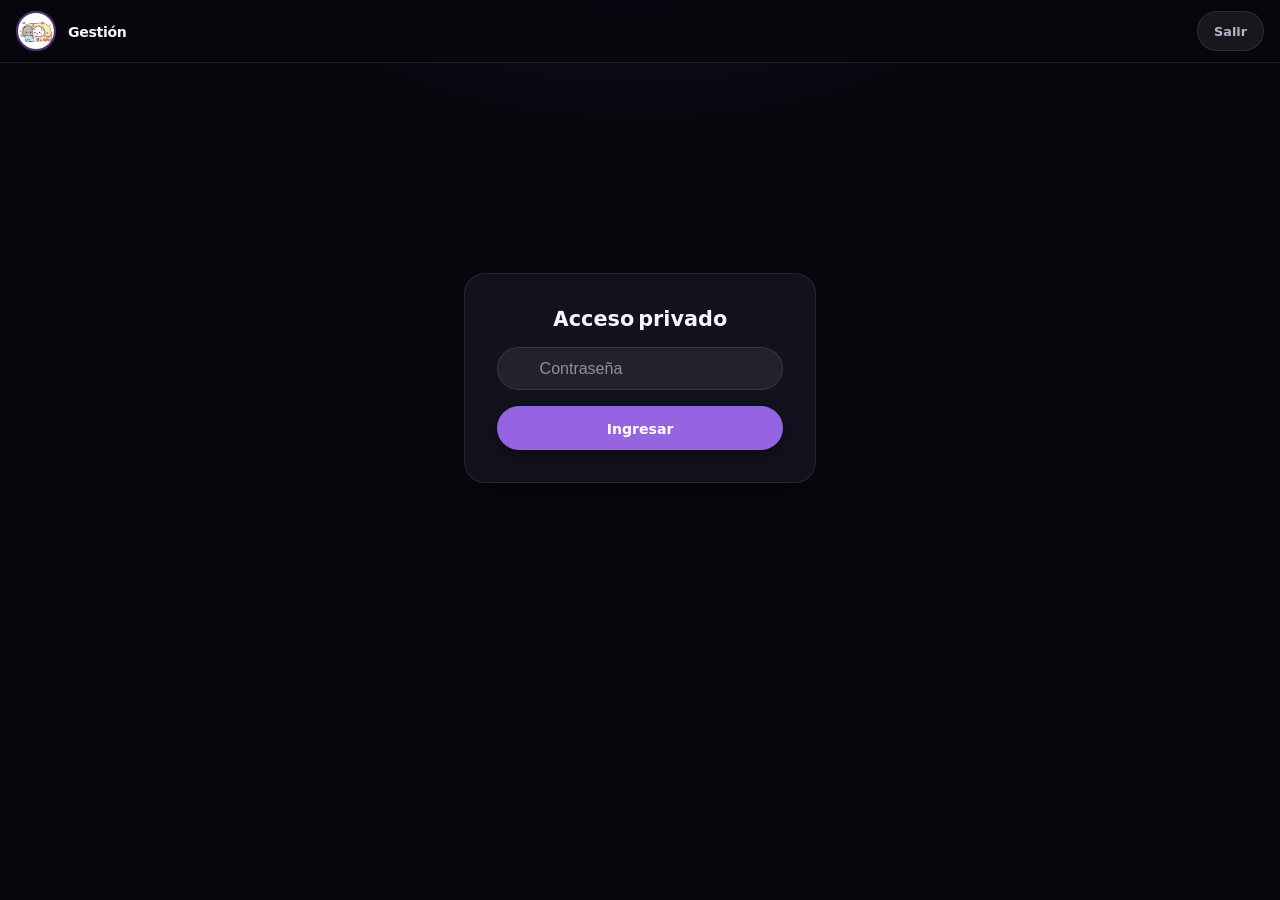
==== admin.html @ ba56e608 "MocchiStream - plataforma de streaming (PWA + Worker D1)" ====
<!DOCTYPE html>
<html lang="es">
<head>
  <meta charset="UTF-8" />
  <meta name="viewport" content="width=device-width, initial-scale=1.0, viewport-fit=cover" />
  <meta name="color-scheme" content="dark" />
  <meta name="theme-color" content="#0f0f1a" />
  <title>MocchiStream · Gestión</title>
  <link rel="stylesheet" href="css/style.css" />
</head>
<body>
  <div class="admin-page">

    <header class="site-header admin-header">
      <img src="icons/profile.png" alt="MocchiStream" class="logo" onerror="this.style.display='none'" />
      <span class="brand-tag">Gestión</span>
      <button onclick="logout()" class="btn btn-ghost btn-small">Salir</button>
    </header>

    <div id="loginScreen" class="login-screen">
      <div class="login-card">
        <h2 class="login-title">Acceso privado</h2>
        <input type="password" id="loginPassword" placeholder="Contraseña" class="input-glass w-full" autocomplete="new-password" />
        <button onclick="adminLoginCheck()" class="btn btn-neon w-full">Ingresar</button>
        <p id="loginErrorMsg" class="error-msg hidden">Contraseña incorrecta</p>
      </div>
    </div>

    <div id="adminContent" class="admin-content hidden animate-fade-in-up">

      <!-- ============ PANEL ============ -->
      <section id="view-panel" class="admin-view app-view">
        <div class="admin-glass-card">
          <h3 class="card-title">
            <svg class="t-purple" fill="none" stroke="currentColor" viewBox="0 0 24 24"><path stroke-linecap="round" stroke-linejoin="round" stroke-width="2" d="M3 13h8V3H3v10zm0 8h8v-6H3v6zm10 0h8V11h-8v10zm0-18v6h8V3h-8z"/></svg>
            Estado general
          </h3>
          <div class="stats-grid" id="statsGrid"></div>
        </div>

        <div class="admin-glass-card">
          <h3 class="card-title">
            <svg class="t-cyan" fill="none" stroke="currentColor" viewBox="0 0 24 24"><path stroke-linecap="round" stroke-linejoin="round" stroke-width="2" d="M4 4h5v5H4zM15 4h5v5h-5zM4 15h5v5H4zM15 15h5v5h-5z"/></svg>
            Caché del worker
          </h3>
          <p class="card-hint">La caché acelera la app pero guarda resultados viejos hasta 5 min (búsquedas) o 30 min (portada). Púrjala si editas algo y quieres verlo al instante.</p>
          <div id="cacheBox">
            <div class="cache-row"><span class="spinner"></span></div>
          </div>
        </div>

        <div class="admin-glass-card">
          <h3 class="card-title">
            <svg class="t-cyan" fill="none" stroke="currentColor" viewBox="0 0 24 24"><path stroke-linecap="round" stroke-linejoin="round" stroke-width="2" d="M13 10V3L4 14h7v7l9-11h-7z"/></svg>
            Accesos rápidos
          </h3>
          <div class="btn-row">
            <button class="btn btn-ghost" onclick="switchTab('catalog')">Editar metadatos</button>
            <button class="btn btn-ghost" onclick="switchTab('categories')">Mis categorías</button>
            <button class="btn btn-ghost" onclick="switchTab('registry')">Ver todo el registro</button>
            <a class="btn btn-ghost" href="https://mocchi-stream.pages.dev" target="_blank" rel="noopener">Abrir la app</a>
          </div>
        </div>
      </section>

      <!-- ============ CATALOGO ============ -->
      <section id="view-catalog" class="admin-view app-view hidden">
        <div class="admin-glass-card">
          <h3 class="card-title">
            <svg class="t-purple" fill="none" stroke="currentColor" viewBox="0 0 24 24"><path stroke-linecap="round" stroke-linejoin="round" stroke-width="2" d="M21 21l-6-6m2-5a7 7 0 11-14 0 7 7 0 0114 0z"/></svg>
            Gestionar metadatos
          </h3>
          <p class="card-hint">Busca una película o serie y edita su categoría, enlace de descarga o capítulos.</p>
          <input type="text" id="adminSearch" placeholder="Buscar película o serie..." class="input-glass w-full" autocomplete="off" data-lpignore="true" />
          <div class="search-chips" id="adminSourceChips">
            <button class="chip active" data-src="">Todas</button>
            <button class="chip" data-src="PelisplusHD">PelisplusHD</button>
            <button class="chip" data-src="Cuevana">Cuevana</button>
            <button class="chip" data-src="Cinecalidad">Cinecalidad</button>
          </div>
          <div id="searchResults" class="search-results"></div>
        </div>

        <section id="editForm" class="admin-glass-card edit-form hidden">
          <div class="edit-header">
            <h3 class="edit-title" id="editTitle">Editar metadatos</h3>
            <button onclick="closeEditForm()" class="btn btn-ghost btn-close" aria-label="Cerrar">&times;</button>
          </div>
          <div class="form-group">
            <label class="form-label">Categoría personalizada</label>
            <input type="text" id="editCategory" placeholder="Ej: Marvel, Kids, Terror..." class="input-glass w-full" autocomplete="off" />
          </div>
          <div class="form-group" id="editDownloadGroup">
            <label class="form-label">Enlace de descarga (URL)</label>
            <input type="text" id="editDownload" placeholder="https://mega.nz/... o https://...directa.mp4" class="input-glass w-full" autocomplete="off" />
          </div>
          <div class="btn-row">
            <button onclick="saveMetadata()" class="btn btn-neon">Guardar metadatos</button>
            <button onclick="deleteMetadata()" class="btn btn-danger">Eliminar metadatos</button>
          </div>
          <p class="form-note">Los campos vacíos se guardarán como <span class="note-highlight">null</span> (se usará el valor por defecto de la fuente).</p>
        </section>

        <section id="episodesSection" class="admin-glass-card edit-form hidden">
          <div class="edit-header">
            <h3 class="edit-title">
              <svg class="t-cyan" fill="none" stroke="currentColor" viewBox="0 0 24 24"><path stroke-linecap="round" stroke-linejoin="round" stroke-width="2" d="M4 6h16M4 12h16M4 18h10"/></svg>
              Enlaces de descarga por capítulo
            </h3>
            <button onclick="closeEditForm()" class="btn btn-ghost btn-close" aria-label="Cerrar">&times;</button>
          </div>
          <div id="episodesList"></div>
        </section>
      </section>

      <!-- ============ CATEGORIAS ============ -->
      <section id="view-categories" class="admin-view app-view hidden">
        <div class="admin-glass-card">
          <h3 class="card-title">
            <svg class="t-cyan" fill="none" stroke="currentColor" viewBox="0 0 24 24"><path stroke-linecap="round" stroke-linejoin="round" stroke-width="2" d="M4 6h16M4 12h16M4 18h10"/></svg>
            Mis categorías
          </h3>
          <p class="card-hint">Colecciones personalizadas. Puedes renombrarlas, mover títulos entre ellas o quitarlos.</p>
          <div id="categoriesList"></div>
        </div>
      </section>

      <!-- ============ REGISTRO ============ -->
      <section id="view-registry" class="admin-view app-view hidden">
        <div class="admin-glass-card">
          <h3 class="card-title">
            <svg class="t-purple" fill="none" stroke="currentColor" viewBox="0 0 24 24"><path stroke-linecap="round" stroke-linejoin="round" stroke-width="2" d="M9 12h6m-6 4h6m2 5H7a2 2 0 01-2-2V5a2 2 0 012-2h5.6a2 2 0 011.4.6l4 4a2 2 0 01.6 1.4V19a2 2 0 01-2 2z"/></svg>
            Registro completo
          </h3>
          <p class="card-hint">Todos los títulos con metadatos personalizados en la base de datos.</p>
          <input type="text" id="registryFilter" placeholder="Filtrar por título o categoría..." class="input-glass w-full" autocomplete="off" data-lpignore="true" />
          <div id="registryList" class="registry-list"></div>
        </div>
      </section>

      <!-- ============ PERFIL ============ -->
      <section id="view-profile" class="admin-view app-view hidden">
        <div class="admin-glass-card">
          <h3 class="card-title">
            <svg class="t-cyan" fill="none" stroke="currentColor" viewBox="0 0 24 24"><path stroke-linecap="round" stroke-linejoin="round" stroke-width="2" d="M16 7a4 4 0 11-8 0 4 4 0 018 0zM12 14a7 7 0 00-7 7h14a7 7 0 00-7-7z"/></svg>
            Avatar
          </h3>
          <div class="avatar-row">
            <img id="adminAvatarPreview" class="avatar-preview" src="" alt="Avatar" />
            <div class="avatar-controls">
              <input type="text" id="avatarUrlInput" placeholder="URL del avatar" class="input-glass w-full" autocomplete="off" />
              <div class="btn-row">
                <button onclick="saveAvatar()" class="btn btn-neon btn-small">Guardar avatar</button>
                <button onclick="deleteAvatar()" class="btn btn-danger btn-small">Eliminar</button>
              </div>
            </div>
          </div>
        </div>
      </section>
    </div>

    <nav class="bottom-nav hidden" id="adminNav">
      <button class="nav-item active" data-view="panel" aria-label="Panel">
        <span class="nav-ico"><svg fill="none" stroke="currentColor" viewBox="0 0 24 24"><path stroke-linecap="round" stroke-linejoin="round" stroke-width="2" d="M3 13h8V3H3v10zm0 8h8v-6H3v6zm10 0h8V11h-8v10zm0-18v6h8V3h-8z"/></svg></span>
        <span>Panel</span>
      </button>
      <button class="nav-item" data-view="catalog" aria-label="Catálogo">
        <span class="nav-ico"><svg fill="none" stroke="currentColor" viewBox="0 0 24 24"><path stroke-linecap="round" stroke-linejoin="round" stroke-width="2" d="M21 21l-6-6m2-5a7 7 0 11-14 0 7 7 0 0114 0z"/></svg></span>
        <span>Catálogo</span>
      </button>
      <button class="nav-item" data-view="categories" aria-label="Categorías">
        <span class="nav-ico"><svg fill="none" stroke="currentColor" viewBox="0 0 24 24"><path stroke-linecap="round" stroke-linejoin="round" stroke-width="2" d="M4 5h7v7H4zM13 5h7v4h-7zM4 16h7v3H4zM13 12h7v7h-7z"/></svg></span>
        <span>Categorías</span>
      </button>
      <button class="nav-item" data-view="registry" aria-label="Registro">
        <span class="nav-ico"><svg fill="none" stroke="currentColor" viewBox="0 0 24 24"><path stroke-linecap="round" stroke-linejoin="round" stroke-width="2" d="M9 12h6m-6 4h6m2 5H7a2 2 0 01-2-2V5a2 2 0 012-2h5.6a2 2 0 011.4.6l4 4a2 2 0 01.6 1.4V19a2 2 0 01-2 2z"/></svg></span>
        <span>Registro</span>
      </button>
      <button class="nav-item" data-view="profile" aria-label="Perfil">
        <span class="nav-ico"><svg fill="none" stroke="currentColor" viewBox="0 0 24 24"><path stroke-linecap="round" stroke-linejoin="round" stroke-width="2" d="M16 7a4 4 0 11-8 0 4 4 0 018 0zM12 14a7 7 0 00-7 7h14a7 7 0 00-7-7z"/></svg></span>
        <span>Perfil</span>
      </button>
    </nav>
  </div>

  <div id="toast" class="toast hidden"></div>

  <script type="module" src="js/admin.js"></script>
</body>
</html>
---- css/style.css ----
@font-face {
  font-family: 'Inter';
  font-style: normal;
  font-weight: 100 900;
  font-display: swap;
  src: url('fonts/inter-var.woff2') format('woff2');
}

/* ============ DESIGN TOKENS (Apple HIG, dark primary) ============ */
:root {
  /* surfaces */
  --bg: #07070d;
  --bg-elev: #0e0e18;
  --surface: #12121e;
  --fill: rgba(255, 255, 255, 0.07);
  --fill-strong: rgba(255, 255, 255, 0.13);
  --separator: rgba(255, 255, 255, 0.09);
  --separator-strong: rgba(255, 255, 255, 0.18);

  /* labels (contraste >= 4.5:1 sobre --bg) */
  --label-1: #f5f5fa;
  --label-2: #b6b6c8;
  --label-3: #8f8fa6;

  /* accent (mora Mocchi, OKLCH 0.615/0.185/300) */
  --violet: #9764e1;
  --violet-rgb: 151, 100, 225;
  --violet-soft: #b897f0;
  --cyan: #22d3ee;
  --grad: linear-gradient(135deg, #9764e1 0%, #6f5be8 55%, #22d3ee 120%);

  /* semantic */
  --danger: #f87171;
  --success: #34d399;
  --amber: #fbbf24;

  /* type scale */
  --text-xs: 0.72rem;
  --text-sm: 0.8rem;
  --text-base: 0.88rem;
  --text-lg: 1.05rem;
  --text-xl: 1.3rem;
  --text-2xl: 1.7rem;
  --tracking-tight: -0.022em;

  /* spacing */
  --sp-1: 0.25rem; --sp-2: 0.5rem; --sp-3: 0.75rem;
  --sp-4: 1rem; --sp-5: 1.25rem; --sp-6: 1.5rem;

  /* radii */
  --radius-sm: 0.5rem;
  --radius: 0.9rem;
  --radius-lg: 1.3rem;
  --radius-full: 999px;

  /* motion */
  --dur: 0.22s;
  --dur-slow: 0.35s;

  /* touch target minimo 44px */
  --hit: 2.75rem;

  /* shadows (restraint: sin glow en hover) */
  --shadow: 0 8px 30px rgba(0, 0, 0, 0.45);
  --shadow-sm: 0 4px 14px rgba(0, 0, 0, 0.35);
}

* { margin: 0; padding: 0; box-sizing: border-box; }
html { scroll-behavior: smooth; -webkit-text-size-adjust: 100%; }
body {
  font-family: 'Inter', system-ui, -apple-system, sans-serif;
  background: var(--bg);
  color: var(--label-1);
  min-height: 100dvh;
  overflow-x: hidden;
  overscroll-behavior-y: none;
  -webkit-font-smoothing: antialiased;
  -webkit-tap-highlight-color: transparent;
}
button, a { touch-action: manipulation; }
body::before {
  content: '';
  position: fixed;
  inset: 0;
  z-index: -1;
  background:
    radial-gradient(55% 40% at 50% -8%, rgba(var(--violet-rgb), 0.09), transparent 62%);
  pointer-events: none;
}
::selection { background: rgba(var(--violet-rgb), 0.45); }
::-webkit-scrollbar { width: 10px; height: 10px; }
::-webkit-scrollbar-track { background: transparent; }
::-webkit-scrollbar-thumb { background: rgba(255, 255, 255, 0.14); border-radius: 8px; }
::-webkit-scrollbar-thumb:hover { background: rgba(var(--violet-rgb), 0.5); }
:focus-visible { outline: 2px solid var(--violet); outline-offset: 2px; border-radius: 6px; }

img { max-width: 100%; display: block; }
button { font-family: inherit; }
.hidden { display: none !important; }
.w-full { width: 100%; }

/* ============ HEADER (functional layer: glass) ============ */
.site-header {
  position: sticky;
  top: 0;
  z-index: 100;
  display: flex;
  align-items: center;
  gap: var(--sp-3);
  padding: 0.6rem max(1rem, env(safe-area-inset-left));
  padding-right: max(1rem, env(safe-area-inset-right));
  background: rgba(7, 7, 13, 0.72);
  -webkit-backdrop-filter: blur(22px);
  backdrop-filter: blur(22px);
  border-bottom: 1px solid var(--separator);
}
.logo {
  width: 2.5rem; height: 2.5rem;
  object-fit: cover;
  border-radius: var(--radius-full);
  border: 2px solid rgba(var(--violet-rgb), 0.5);
  flex-shrink: 0;
  cursor: pointer;
}
.brand-tag { font-size: var(--text-base); font-weight: 800; letter-spacing: var(--tracking-tight); margin-right: auto; }
.search-icon {
  position: absolute; left: 0.9rem; width: 1.15rem; height: 1.15rem;
  color: var(--label-3); pointer-events: none;
}
.input-glass {
  width: 100%;
  padding: 0.72rem 3rem 0.72rem 2.6rem;
  font-size: 16px;
  color: var(--label-1);
  background: var(--fill);
  border: 1px solid var(--separator);
  border-radius: var(--radius-full);
  outline: none;
  transition: border-color var(--dur) ease, box-shadow var(--dur) ease, background var(--dur) ease;
}
.input-glass::placeholder { color: var(--label-3); }
.input-glass:focus {
  border-color: rgba(var(--violet-rgb), 0.55);
  background: rgba(255, 255, 255, 0.08);
  box-shadow: 0 0 0 3px rgba(var(--violet-rgb), 0.18);
}
.avatar {
  width: 2.5rem; height: 2.5rem;
  object-fit: cover;
  border-radius: var(--radius-full);
  border: 2px solid rgba(var(--violet-rgb), 0.5);
  cursor: pointer;
  flex-shrink: 0;
  transition: transform var(--dur) ease, box-shadow var(--dur) ease;
}
.avatar:hover { transform: scale(1.05); }

/* ============ CHIPS ============ */
.chip {
  flex-shrink: 0;
  min-height: var(--hit);
  padding: 0.55rem 1.1rem;
  font-size: var(--text-sm); font-weight: 600;
  color: var(--label-2);
  background: var(--fill);
  border: 1px solid var(--separator);
  border-radius: var(--radius-full);
  cursor: pointer;
  user-select: none;
  display: inline-flex;
  align-items: center;
  transition: color var(--dur) ease, background var(--dur) ease, border-color var(--dur) ease;
}
.chip:hover { color: var(--label-1); border-color: var(--separator-strong); }
.chip:active { transform: scale(0.97); }
.chip.active {
  color: #fff;
  background: var(--violet);
  border-color: transparent;
}

/* ============ MAIN ============ */
.section-head {
  display: flex;
  align-items: center;
  gap: var(--sp-3);
  margin: 1.3rem 0 0.8rem;
}
.section-title {
  font-size: var(--text-lg); font-weight: 800;
  letter-spacing: var(--tracking-tight);
  flex: 1;
}
.section-title::before {
  content: '';
  display: inline-block;
  width: 0.35rem; height: 1.05rem;
  margin-right: 0.6rem;
  border-radius: 3px;
  background: var(--violet);
  vertical-align: -0.15rem;
}
.sec-arrows { display: flex; gap: 0.4rem; }
.sec-arrow {
  width: var(--hit); height: var(--hit);
  display: flex; align-items: center; justify-content: center;
  background: var(--fill);
  border: 1px solid var(--separator);
  border-radius: var(--radius-full);
  color: var(--label-2);
  cursor: pointer;
  transition: background var(--dur) ease, color var(--dur) ease, border-color var(--dur) ease;
}
.sec-arrow:hover { color: #fff; background: rgba(var(--violet-rgb), 0.22); border-color: rgba(var(--violet-rgb), 0.45); }
.sec-arrow:active { transform: scale(0.95); }
.sec-arrow svg { width: 1rem; height: 1rem; }
.sec-arrow.next svg { transform: rotate(180deg); }

.grid-horizontal {
  display: flex;
  gap: 0.85rem;
  overflow-x: auto;
  -webkit-overflow-scrolling: touch;
  scroll-snap-type: x proximity;
  padding: 0.25rem 0.25rem 0.9rem;
  scrollbar-width: none;
}
.grid-horizontal::-webkit-scrollbar { display: none; }

.video-grid {
  display: grid;
  grid-template-columns: repeat(auto-fill, minmax(10.5rem, 1fr));
  gap: var(--sp-4);
  padding-top: 0.4rem;
}

/* ============ CARDS ============ */
.video-card {
  position: relative;
  flex-shrink: 0;
  width: 10.5rem;
  aspect-ratio: 2 / 3;
  border-radius: var(--radius);
  overflow: hidden;
  cursor: pointer;
  background: var(--bg-elev);
  scroll-snap-align: start;
  transition: transform var(--dur) ease, box-shadow var(--dur) ease;
}
.video-grid .video-card { width: auto; }
.video-card img {
  width: 100%; height: 100%;
  object-fit: cover;
  transition: transform var(--dur-slow) ease;
}
.video-card::after {
  content: '';
  position: absolute; inset: 0;
  background: linear-gradient(to top, rgba(4, 4, 10, 0.85) 0%, transparent 45%);
  opacity: 0.85;
  transition: opacity 0.25s ease;
}
.video-card:hover { transform: translateY(-3px); box-shadow: var(--shadow); z-index: 2; }
.video-card:hover img { transform: scale(1.06); }
.video-card:hover::after { opacity: 0.95; }
.video-card:active { transform: scale(0.97); }

.hover-play { display: none; }
.title-overlay {
  position: absolute;
  left: 0; right: 0; bottom: 0;
  z-index: 3;
  padding: 0.55rem 0.65rem;
  font-size: var(--text-sm); font-weight: 600;
  line-height: 1.3;
  color: var(--label-1);
  display: -webkit-box;
  -webkit-line-clamp: 2;
  -webkit-box-orient: vertical;
  overflow: hidden;
  text-shadow: 0 1px 6px rgba(0, 0, 0, 0.8);
}
.cat-badge {
  position: absolute;
  top: 0.5rem; left: 0.5rem;
  z-index: 3;
  padding: 0.18rem 0.55rem;
  font-size: 0.6rem; font-weight: 700;
  letter-spacing: 0.04em;
  text-transform: uppercase;
  color: #fff;
  background: rgba(10, 10, 18, 0.72);
  border: 1px solid rgba(255, 255, 255, 0.14);
  border-radius: var(--radius-full);
}
.src-badge {
  position: absolute;
  bottom: 0.45rem; right: 0.45rem;
  z-index: 3;
  padding: 0.16rem 0.5rem;
  font-size: 0.58rem; font-weight: 700;
  color: #fff;
  border-radius: var(--radius-full);
  letter-spacing: 0.02em;
}
.src-badge.sb-cuevana { background: rgba(251, 191, 36, 0.9); color: #331d02; }
.src-badge.sb-pelisplushd { background: rgba(var(--violet-rgb), 0.9); color: #150a2e; }
.src-badge.sb-cinecalidad { background: rgba(45, 212, 191, 0.9); color: #04211d; }
.src-badge.sb-mix {
  background: linear-gradient(90deg, rgba(var(--violet-rgb), 0.95), rgba(251, 191, 36, 0.95));
  color: #fff;
}

.card-progress {
  position: absolute; left: 0; right: 0; bottom: 0;
  height: 3px; z-index: 4;
  background: rgba(255, 255, 255, 0.18);
}
.card-progress i {
  display: block; height: 100%;
  background: linear-gradient(90deg, var(--violet), var(--cyan));
  border-radius: 0 2px 2px 0;
}

/* ============ SKELETON ============ */
.skeleton {
  background: linear-gradient(100deg, rgba(255,255,255,0.045) 40%, rgba(255,255,255,0.10) 50%, rgba(255,255,255,0.045) 60%);
  background-size: 200% 100%;
  animation: shimmer 1.4s infinite linear;
  border-radius: var(--radius);
}
.skeleton-card {
  width: 10.5rem;
  aspect-ratio: 2 / 3;
  flex-shrink: 0;
}
.video-grid .skeleton-card { width: auto; }
.skeleton-line { height: 1rem; border-radius: 6px; margin-top: 0.6rem; }
.skeleton-section {
  margin: 1.6rem 0 0.85rem;
  display: flex;
  gap: 0.85rem;
  overflow: hidden;
  padding-bottom: 0.9rem;
}

/* ============ STATUS / HINTS ============ */
.status-msg, .hint, .empty-msg {
  text-align: center;
  padding: 1.6rem 1rem;
  color: var(--label-3);
  font-size: var(--text-base);
}
.hint { display: flex; align-items: center; justify-content: center; gap: 0.6rem; }
.error { text-align: center; padding: 1.5rem 1rem; color: var(--danger); font-size: var(--text-base); }
.spinner {
  width: 1.1rem; height: 1.1rem;
  border: 2px solid rgba(255, 255, 255, 0.18);
  border-top-color: var(--violet);
  border-radius: 50%;
  display: inline-block;
  animation: spin 0.7s linear infinite;
}

/* ============ FOOTER ============ */
.site-footer {
  display: flex;
  flex-wrap: wrap;
  align-items: center;
  justify-content: center;
  gap: 0.4rem;
  padding: 2rem 1rem calc(6.2rem + env(safe-area-inset-bottom));
  font-size: var(--text-sm);
  color: var(--label-3);
  border-top: 1px solid var(--separator);
  text-align: center;
}
.site-footer a {
  color: var(--violet-soft);
  font-weight: 600;
  text-decoration: none;
  border-bottom: 1px solid rgba(var(--violet-rgb), 0.4);
}
.site-footer a:hover { color: var(--cyan); }
/* ============ FULL PLAYER ============ */
.fullscreen-player {
  position: fixed; inset: 0;
  z-index: 300;
  background: #000;
  display: flex;
  flex-direction: column;
}
.player-header {
  display: flex;
  align-items: center;
  gap: 1rem;
  padding: 0.8rem 1rem;
  background: rgba(7, 7, 13, 0.85);
  -webkit-backdrop-filter: blur(16px);
  backdrop-filter: blur(16px);
  border-bottom: 1px solid var(--separator);
  z-index: 2;
}
.player-close {
  width: var(--hit); height: var(--hit);
  display: flex; align-items: center; justify-content: center;
  background: var(--fill);
  border: 1px solid var(--separator);
  border-radius: var(--radius-full);
  color: var(--label-1);
  cursor: pointer;
  transition: background var(--dur) ease;
  flex-shrink: 0;
}
.player-close:hover { background: rgba(248, 113, 113, 0.25); }
.player-close svg { width: 1.1rem; height: 1.1rem; }
.player-info { min-width: 0; }
.player-info h2 {
  font-size: 0.98rem; font-weight: 700;
  white-space: nowrap; overflow: hidden; text-overflow: ellipsis;
}
.player-info p { font-size: 0.75rem; color: var(--label-3); }
.player-stage { flex: 1; position: relative; background: #000; min-height: 0; }
.player-video { position: absolute; inset: 0; width: 100%; height: 100%; object-fit: contain; }
.video-overlay {
  position: absolute; inset: 0;
  display: flex; align-items: center; justify-content: center;
  background: rgba(0, 0, 0, 0.35);
  transition: opacity 0.25s ease;
  z-index: 1;
}
.video-overlay.hide-overlay { opacity: 0; pointer-events: none; }
.overlay-play {
  width: 4.5rem; height: 4.5rem;
  border-radius: var(--radius-full);
  border: none;
  background: rgba(var(--violet-rgb), 0.92);
  color: #fff;
  display: flex; align-items: center; justify-content: center;
  cursor: pointer;
  box-shadow: var(--shadow);
}
.overlay-play svg { width: 2rem; height: 2rem; }
.overlay-play:active { transform: scale(0.94); }
.player-controls {
  position: absolute; left: 0; right: 0; bottom: 0;
  padding: 1rem 0.85rem calc(0.6rem + env(safe-area-inset-bottom));
  background: linear-gradient(transparent, rgba(0, 0, 0, 0.82));
  display: flex; flex-direction: column; gap: 0.35rem;
  opacity: 0; pointer-events: none;
  transition: opacity 0.25s ease;
  z-index: 2;
}
.player-stage.controls-on .player-controls { opacity: 1; pointer-events: auto; }
.ctrl-seek { width: 100%; accent-color: var(--violet); height: 1.6rem; cursor: pointer; }
.ctrl-row { display: flex; align-items: center; gap: 0.5rem; color: #fff; }
.ctrl-btn {
  background: none; border: none; color: #fff;
  width: 2.75rem; height: 2.75rem;
  display: flex; align-items: center; justify-content: center;
  border-radius: var(--radius-full);
  cursor: pointer;
}
.ctrl-btn svg { width: 1.35rem; height: 1.35rem; }
.ctrl-btn:active { background: rgba(255, 255, 255, 0.15); }
.ctrl-time { font-size: 0.75rem; color: var(--label-3); margin-left: auto; font-variant-numeric: tabular-nums; }
@media (max-width: 360px) {
  .ctrl-btn { width: 2.4rem; height: 2.4rem; }
  .ctrl-row { gap: 0.3rem; }
}
.tag-fast {
  background: rgba(34, 211, 238, 0.14);
  color: var(--cyan);
  border-radius: var(--radius-full);
  padding: 0.05rem 0.45rem;
  font-size: 0.65rem;
  font-weight: 600;
  white-space: nowrap;
}
.player-iframe-container { flex: 1; position: relative; }
.player-iframe { position: absolute; inset: 0; width: 100%; height: 100%; border: none; }
.player-buffering {
  position: absolute; inset: 0;
  display: flex; align-items: center; justify-content: center;
  background: rgba(0, 0, 0, 0.45);
  z-index: 3;
  pointer-events: none;
}
.player-buffering .spinner { width: 2.4rem; height: 2.4rem; border-width: 3px; }
.ended-box {
  position: absolute; inset: 0;
  display: flex; flex-direction: column;
  align-items: center; justify-content: center;
  gap: 1rem;
  background: rgba(0, 0, 0, 0.72);
  z-index: 4;
}
.ended-title {
  color: var(--label-1);
  font-size: var(--text-lg);
  font-weight: 800;
  letter-spacing: var(--tracking-tight);
}
.ended-actions { display: flex; gap: 0.7rem; }
.ended-box .btn { min-height: var(--hit); }

/* ============ PLAYER SETTINGS PANEL ============ */
.settings-panel {
  position: absolute; left: 0; right: 0; bottom: 0;
  background: rgba(7, 7, 13, 0.96);
  -webkit-backdrop-filter: blur(20px);
  backdrop-filter: blur(20px);
  border-top: 1px solid var(--separator);
  border-radius: 1rem 1rem 0 0;
  padding: 0.6rem 1rem calc(1rem + env(safe-area-inset-bottom));
  max-height: 55vh;
  overflow-y: auto;
  z-index: 10;
  transform: translateY(0);
  transition: transform 0.25s ease, opacity 0.25s ease;
}
.settings-panel.hidden { display: none; }
.settings-panel.slide-down { transform: translateY(100%); opacity: 0; }
.settings-handle {
  width: 2rem; height: 0.25rem;
  background: rgba(255, 255, 255, 0.2);
  border-radius: 2px;
  margin: 0 auto 0.7rem;
}
.settings-section { margin-bottom: 0.8rem; }
.settings-section:last-child { margin-bottom: 0; }
.settings-section-title {
  font-size: 0.7rem;
  font-weight: 600;
  text-transform: uppercase;
  letter-spacing: 0.05em;
  color: var(--label-3);
  margin: 0 0 0.35rem 0.2rem;
}
.settings-list { display: flex; flex-direction: column; gap: 0.15rem; }
.settings-item {
  display: flex; align-items: center; gap: 0.65rem;
  padding: 0.55rem 0.65rem;
  border: none; background: none; color: var(--label-1);
  font-size: 0.85rem; font-family: inherit; width: 100%;
  border-radius: 0.5rem; cursor: pointer; text-align: left;
  transition: background 0.15s ease;
}
.settings-item:active { background: rgba(255, 255, 255, 0.08); }
.settings-item.active { background: rgba(var(--violet-rgb), 0.15); color: var(--violet); }
.settings-item-label { flex: 1; min-width: 0; }
.settings-item-check {
  width: 1.1rem; height: 1.1rem; flex-shrink: 0;
  color: var(--violet); opacity: 0; transition: opacity 0.15s ease;
}
.settings-item.active .settings-item-check { opacity: 1; }

/* ============ PULL-TO-REFRESH ============ */
.ptr-indicator {
  position: fixed;
  top: 0; left: 0; right: 0;
  z-index: 250;
  display: flex;
  align-items: center;
  justify-content: center;
  padding-top: 0.9rem;
  color: var(--label-2);
  pointer-events: none;
  transition: opacity var(--dur) ease, transform var(--dur) ease;
}
.ptr-arrow {
  width: 2rem; height: 2rem;
  display: flex; align-items: center; justify-content: center;
  background: var(--surface);
  border: 1px solid var(--separator);
  border-radius: var(--radius-full);
  font-size: 1rem;
  color: var(--label-1);
  transition: transform 0.15s ease;
}
@media (min-width: 768px) {
  .ptr-indicator { top: auto; bottom: 1rem; }
}

/* ============ MODAL ============ */
.modal-overlay {
  position: fixed; inset: 0;
  z-index: 200;
  display: flex;
  align-items: center;
  justify-content: center;
  padding: 1rem;
  background: rgba(4, 4, 10, 0.72);
  -webkit-backdrop-filter: blur(14px);
  backdrop-filter: blur(14px);
  animation: fadeIn var(--dur) ease;
}
.modal-card {
  width: 100%;
  max-width: 27rem;
  max-height: min(88dvh, 42rem);
  overflow-y: auto;
  background: var(--surface);
  border: 1px solid var(--separator);
  border-radius: var(--radius-lg);
  padding: 1.5rem;
  box-shadow: var(--shadow);
  animation: scaleIn 0.22s ease;
  scrollbar-width: thin;
}
.modal-card-center { text-align: center; }
.modal-close {
  position: sticky;
  top: 0;
  float: right;
  z-index: 5;
  margin: -0.5rem -0.5rem 0 0;
  width: var(--hit); height: var(--hit);
  display: flex; align-items: center; justify-content: center;
  background: var(--fill);
  border: 1px solid rgba(255, 255, 255, 0.12);
  border-radius: 50%;
  color: var(--label-1);
  cursor: pointer;
  transition: background 0.15s ease;
}
.modal-close:hover { background: rgba(248, 113, 113, 0.3); }
.modal-close svg { width: 1.1rem; height: 1.1rem; fill: currentColor; }
.modal-title {
  font-size: var(--text-xl); font-weight: 800;
  letter-spacing: var(--tracking-tight);
  line-height: 1.2;
  margin-bottom: 0.4rem;
}
.modal-badges { display: flex; gap: 0.4rem; flex-wrap: wrap; margin-bottom: 0.5rem; }
.modal-badge {
  padding: 0.16rem 0.6rem;
  font-size: 0.62rem;   font-weight: 700;
  color: #fff;
  background: var(--violet);
  border-radius: var(--radius-full);
  letter-spacing: 0.03em;
}
.modal-desc {
  margin: 0;
  font-size: var(--text-sm);
  color: var(--label-2);
  line-height: 1.5;
}
.source-list { display: flex; flex-direction: column; gap: 0.5rem; }
.source-btn {
  display: flex;
  align-items: center;
  gap: 0.85rem;
  width: 100%;
  min-height: 3.4rem;
  padding: 0.8rem 1rem;
  text-align: left;
  background: var(--fill);
  border: 1px solid var(--separator);
  border-radius: var(--radius);
  color: var(--label-1);
  cursor: pointer;
  transition: background var(--dur) ease, border-color var(--dur) ease;
}
.source-btn:hover {
  background: rgba(var(--violet-rgb), 0.14);
  border-color: rgba(var(--violet-rgb), 0.45);
}
.source-btn:active { transform: scale(0.985); }
.source-icon {
  width: 2.1rem; height: 2.1rem;
  flex-shrink: 0;
  display: flex; align-items: center; justify-content: center;
  background: var(--violet);
  border-radius: var(--radius-full);
  color: #fff;
  box-shadow: var(--shadow-sm);
}
.source-icon svg { width: 1rem; height: 1rem; fill: currentColor; margin-left: 0.12rem; }
.source-name {
  flex: 1;
  font-size: var(--text-base); font-weight: 600;
  overflow: hidden; text-overflow: ellipsis; white-space: nowrap;
}
.tag { padding: 0.14rem 0.5rem; font-size: 0.6rem; font-weight: 700; border-radius: var(--radius-full); }
.tag-rec { color: #022c22; background: var(--success); }
.tag-trailer { color: #2a0a02; background: #fb923c; }
.tag-ext { color: #241404; background: #fbbf24; }
.modal-actions { display: flex; gap: 0.6rem; margin-top: 1.1rem; }

/* episodios */
.season-tabs {
  display: flex;
  gap: 0.4rem;
  overflow-x: auto;
  padding: 0.25rem 0 0.7rem;
  scrollbar-width: none;
}
.season-tabs::-webkit-scrollbar { display: none; }
.season-tab {
  flex-shrink: 0;
  min-height: var(--hit);
  padding: 0.5rem 1rem;
  font-size: var(--text-sm); font-weight: 700;
  color: var(--label-2);
  background: var(--fill);
  border: 1px solid var(--separator);
  border-radius: var(--radius-full);
  cursor: pointer;
  transition: color var(--dur) ease, background var(--dur) ease, border-color var(--dur) ease;
}
.season-tab:active { transform: scale(0.97); }
.season-tab.active { color: #fff; background: var(--violet); border-color: transparent; }
.ep-list { display: flex; flex-direction: column; gap: 0.45rem; max-height: 22rem; overflow-y: auto; padding-right: 0.2rem; }
.ep-item {
  display: flex;
  align-items: center;
  gap: 0.75rem;
  width: 100%;
  min-height: 3.2rem;
  padding: 0.5rem 0.75rem;
  text-align: left;
  background: var(--fill);
  border: 1px solid var(--separator);
  border-radius: var(--radius);
  color: var(--label-1);
  cursor: pointer;
  transition: background var(--dur) ease, border-color var(--dur) ease;
}
.ep-item:hover { background: rgba(var(--violet-rgb), 0.12); border-color: rgba(var(--violet-rgb), 0.4); }
.ep-thumb {
  width: 3.4rem; height: 1.9rem;
  object-fit: cover;
  border-radius: 0.45rem;
  flex-shrink: 0;
}
.ep-num {
  flex-shrink: 0;
  font-size: 0.66rem; font-weight: 700;
  color: var(--violet-soft);
  background: rgba(var(--violet-rgb), 0.15);
  padding: 0.2rem 0.5rem;
  border-radius: var(--radius-full);
}
.ep-name {
  flex: 1;
  font-size: var(--text-sm); font-weight: 500;
  overflow: hidden; text-overflow: ellipsis;
  display: -webkit-box;
  -webkit-line-clamp: 1;
  -webkit-box-orient: vertical;
}

/* ============ BUTTONS ============ */
.btn {
  display: inline-flex;
  align-items: center;
  justify-content: center;
  gap: 0.45rem;
  min-height: var(--hit);
  padding: 0.7rem 1.3rem;
  font-size: var(--text-base); font-weight: 700;
  border-radius: var(--radius-full);
  border: none;
  cursor: pointer;
  transition: transform var(--dur) ease, box-shadow var(--dur) ease, background var(--dur) ease;
}
.btn:active { transform: scale(0.97); }
.btn-neon {
  color: #fff;
  background: var(--violet);
  box-shadow: var(--shadow-sm);
}
.btn-neon:hover { box-shadow: var(--shadow); }
.btn-ghost {
  color: var(--label-2);
  background: var(--fill);
  border: 1px solid var(--separator);
}
.btn-ghost:hover { color: var(--label-1); background: var(--fill-strong); }
.btn-danger {
  color: #fff;
  background: rgba(248, 113, 113, 0.16);
  border: 1px solid rgba(248, 113, 113, 0.4);
}
.btn-danger:hover { background: rgba(248, 113, 113, 0.3); }
.btn-small { min-height: 2.5rem; padding: 0.45rem 1rem; font-size: var(--text-sm); }
.btn-close { width: var(--hit); height: var(--hit); padding: 0; flex-shrink: 0; }
.btn-row { display: flex; gap: 0.6rem; flex-wrap: wrap; margin-top: 0.6rem; }

/* ============ TOAST ============ */
.toast {
  position: fixed;
  bottom: 1.6rem; left: 50%;
  transform: translateX(-50%);
  z-index: 400;
  max-width: 90vw;
  padding: 0.75rem 1.3rem;
  font-size: var(--text-base); font-weight: 600;
  color: var(--label-1);
  background: var(--surface);
  border: 1px solid rgba(var(--violet-rgb), 0.4);
  border-radius: var(--radius-full);
  box-shadow: var(--shadow);
  animation: toastIn 0.25s ease;
  text-align: center;
}
.toast.err { border-color: rgba(248, 113, 113, 0.5); }
.toast.out { animation: toastOut 0.18s ease forwards; }

/* ============ ADMIN ============ */
.admin-page { min-height: 100dvh; }
.admin-header {
  position: sticky; top: 0; z-index: 50;
  display: flex; align-items: center; justify-content: space-between;
  padding: 0.7rem max(1rem, env(safe-area-inset-left));
  background: rgba(7, 7, 13, 0.75);
  -webkit-backdrop-filter: blur(20px);
  backdrop-filter: blur(20px);
  border-bottom: 1px solid var(--separator);
}
.login-screen {
  min-height: 70dvh;
  display: flex; align-items: center; justify-content: center;
  padding: 1rem;
}
.login-card {
  width: 100%;
  max-width: 22rem;
  padding: 2rem;
  display: flex;
  flex-direction: column;
  gap: 1rem;
  background: var(--surface);
  border: 1px solid var(--separator);
  border-radius: var(--radius-lg);
  box-shadow: var(--shadow);
  animation: scaleIn 0.25s ease;
}
.login-title {
  font-size: var(--text-xl); font-weight: 800;
  text-align: center;
  color: var(--label-1);
}
.error-msg { color: var(--danger); font-size: var(--text-sm); text-align: center; margin-top: 0.3rem; }

.admin-content {
  max-width: 56rem;
  margin: 0 auto;
  padding: 1.4rem 1rem 6.2rem;
  display: flex;
  flex-direction: column;
  gap: 1.2rem;
}
.admin-view { display: flex; flex-direction: column; gap: 1.2rem; }
.admin-glass-card {
  background: var(--surface);
  border: 1px solid var(--separator);
  border-radius: var(--radius-lg);
  padding: 1.3rem;
  box-shadow: var(--shadow-sm);
}
.card-title {
  display: flex; align-items: center; gap: 0.6rem;
  font-size: var(--text-lg); font-weight: 800;
  margin-bottom: 0.9rem;
}
.card-title svg { width: 1.2rem; height: 1.2rem; }
.t-cyan { color: var(--cyan); }
.t-purple { color: var(--violet-soft); }
.card-hint { font-size: var(--text-sm); color: var(--label-3); margin-bottom: 0.9rem; }

.avatar-row { display: flex; gap: 1rem; align-items: center; flex-wrap: wrap; }
.avatar-preview {
  width: 5rem; height: 5rem;
  object-fit: cover;
  border-radius: var(--radius-full);
  border: 2px solid rgba(var(--violet-rgb), 0.5);
  box-shadow: var(--shadow-sm);
}
.avatar-controls { flex: 1; min-width: 14rem; }

.search-results { display: flex; flex-direction: column; gap: 0.45rem; margin-top: 0.9rem; }
.search-result-item {
  display: flex;
  align-items: center;
  gap: 0.75rem;
  width: 100%;
  min-height: 3.4rem;
  padding: 0.55rem 0.75rem;
  text-align: left;
  background: var(--fill);
  border: 1px solid var(--separator);
  border-radius: var(--radius);
  cursor: pointer;
  transition: background var(--dur) ease, border-color var(--dur) ease;
}
.search-result-item:hover { background: rgba(var(--violet-rgb), 0.12); border-color: rgba(var(--violet-rgb), 0.4); }
.search-result-item img {
  width: 2.8rem; height: 3.9rem;
  object-fit: cover;
  border-radius: 0.45rem;
  flex-shrink: 0;
}
.search-result-item .result-title {
  flex: 1;
  font-size: var(--text-base); font-weight: 500;
  color: var(--label-1);
  overflow: hidden;
  text-overflow: ellipsis;
  display: -webkit-box;
  -webkit-line-clamp: 2;
  -webkit-box-orient: vertical;
}
.search-result-item .result-source {
  flex-shrink: 0;
  font-size: 0.62rem; font-weight: 700;
  color: var(--violet-soft);
  background: rgba(var(--violet-rgb), 0.14);
  border: 1px solid rgba(var(--violet-rgb), 0.35);
  padding: 0.15rem 0.55rem;
  border-radius: var(--radius-full);
}

.edit-form { border-color: rgba(var(--violet-rgb), 0.35); animation: scaleIn 0.2s ease; }
.edit-header { display: flex; align-items: center; justify-content: space-between; margin-bottom: 1rem; }
.edit-title { font-size: var(--text-lg); font-weight: 800; }
.form-group { margin-bottom: 0.9rem; }
.form-label {
  display: block;
  font-size: 0.72rem; font-weight: 700;
  letter-spacing: 0.06em; text-transform: uppercase;
  color: var(--label-3);
  margin-bottom: 0.4rem;
}
.form-note { font-size: 0.74rem; color: var(--label-3); margin-top: 0.8rem; }
.note-highlight { color: var(--violet-soft); font-weight: 700; }

.empty-state {
  text-align: center;
  padding: 2.4rem 1rem;
  color: var(--label-3);
  font-size: var(--text-base);
}
.empty-state svg { width: 2.6rem; height: 2.6rem; margin: 0 auto 0.8rem; opacity: 0.5; }
.cat-row {
  display: block;
  background: var(--surface);
  border: 1px solid var(--separator);
  border-radius: var(--radius);
  overflow: hidden;
  margin-top: 0.5rem;
}
.cat-row + .cat-row { margin-top: 0.5rem; }
.cat-row-head {
  display: flex;
  align-items: center;
  gap: 0.6rem;
  width: 100%;
  background: transparent;
  border: 0;
  color: inherit;
  padding: 0.8rem 1rem;
  cursor: pointer;
  text-align: left;
}
.cat-row-head:hover { background: var(--fill); }
.cat-row-name {
  display: flex; align-items: center; gap: 0.6rem;
  font-size: var(--text-base); font-weight: 600;
  color: var(--label-1);
  min-width: 0;
  overflow: hidden; text-overflow: ellipsis; white-space: nowrap;
}
.cat-row-name::before {
  content: '';
  width: 0.45rem; height: 0.45rem;
  border-radius: 50%;
  background: var(--violet);
  flex-shrink: 0;
}
.cat-row-chev {
  width: 0.95rem;
  height: 0.95rem;
  margin-left: auto;
  color: var(--label-3);
  transition: transform 0.25s ease;
  flex-shrink: 0;
}
.cat-row-chev.open { transform: rotate(180deg); }
.cat-row-count { font-size: 0.72rem; color: var(--label-3); font-weight: 600; flex-shrink: 0; }
.cat-items {
  display: none;
  border-top: 1px solid var(--separator);
  padding: 0.5rem;
  background: rgba(0, 0, 0, 0.18);
}
.cat-items.open { display: block; }
.cat-item {
  display: flex;
  align-items: center;
  gap: 0.6rem;
  padding: 0.4rem 0.3rem;
  border-radius: 8px;
}
.cat-item:hover { background: var(--fill); }
.cat-item-poster {
  width: 38px;
  height: 56px;
  object-fit: cover;
  border-radius: 6px;
  flex-shrink: 0;
  background: var(--fill);
}
.cat-item-title {
  flex: 1;
  font-size: var(--text-base); font-weight: 600;
  color: var(--label-1);
  overflow: hidden;
  text-overflow: ellipsis;
  white-space: nowrap;
}
.cat-item-del {
  background: transparent;
  border: 0;
  color: var(--danger);
  font-size: 1.2rem;
  line-height: 1;
  cursor: pointer;
  padding: 0.3rem 0.5rem;
  border-radius: 6px;
  flex-shrink: 0;
}
.cat-item-del:hover { background: rgba(239, 68, 68, 0.15); }
.cat-items .hint { color: var(--label-3); font-size: var(--text-base); padding: 0.4rem; }

/* ============ ANIMATIONS ============ */
@keyframes scaleIn { from { opacity: 0; transform: scale(0.94); } to { opacity: 1; transform: scale(1); } }
@keyframes fadeIn { from { opacity: 0; } to { opacity: 1; } }
@keyframes fadeInUp { from { opacity: 0; transform: translateY(14px); } to { opacity: 1; transform: translateY(0); } }
@keyframes shimmer { to { background-position: -200% 0; } }
@keyframes spin { to { transform: rotate(360deg); } }
@keyframes toastIn { from { opacity: 0; transform: translate(-50%, 12px); } to { opacity: 1; transform: translate(-50%, 0); } }
@keyframes toastOut { to { opacity: 0; transform: translate(-50%, 10px); } }
@keyframes sectionIn { from { opacity: 0; transform: translateY(16px); } to { opacity: 1; transform: translateY(0); } }
@keyframes backdropIn { from { transform: scale(1.08); } to { transform: scale(1); } }
@keyframes riseIn { from { opacity: 0; transform: translateY(12px); } to { opacity: 1; transform: translateY(0); } }
@keyframes navPop { from { transform: scale(0.85); } to { transform: scale(1); } }
@keyframes viewOut { to { opacity: 0; } }
.animate-fade-in-up { animation: fadeInUp var(--dur-slow) ease; }
.home-section { content-visibility: auto; contain-intrinsic-size: auto 22rem; }
.home-section.enter { animation: sectionIn 0.55s cubic-bezier(0.22, 1, 0.36, 1) both; }

/* ============ RESPONSIVE ============ */
@media (min-width: 768px) {
  .video-card { width: 11.5rem; }
  .video-grid { grid-template-columns: repeat(auto-fill, minmax(11.5rem, 1fr)); }
  .modal-title { font-size: var(--text-2xl); }
  .admin-content { padding-top: 2rem; }
}
@media (max-width: 767px) {
  .site-header { gap: 0.6rem; }
}
@media (max-width: 420px) {
  .logo { width: 2.1rem; height: 2.1rem; }
  .avatar { width: 2.1rem; height: 2.1rem; }
  .video-card { width: 9.3rem; }
  .video-grid { grid-template-columns: repeat(auto-fill, minmax(9.3rem, 1fr)); }
}

/* ============ APP SHELL / NAVEGACION ============ */
.app-main { padding-bottom: 6.2rem; }
.app-view { animation: fadeIn var(--dur) ease; }
.bottom-nav {
  position: fixed;
  left: 0; right: 0; bottom: 0;
  z-index: 150;
  display: flex;
  align-items: stretch;
  background: rgba(10, 10, 18, 0.9);
  -webkit-backdrop-filter: blur(26px);
  backdrop-filter: blur(26px);
  border-top: 1px solid var(--separator);
  padding: 0.3rem 0.4rem calc(0.4rem + env(safe-area-inset-bottom));
}
.nav-item {
  flex: 1;
  display: flex;
  flex-direction: column;
  align-items: center;
  justify-content: center;
  gap: 0.18rem;
  padding: 0.2rem 0.1rem;
  min-height: 3.75rem;
  background: none;
  border: none;
  color: var(--label-3);
  cursor: pointer;
  transition: color var(--dur) ease;
}
.nav-ico {
  width: var(--hit); height: 2.5rem;
  display: flex; align-items: center; justify-content: center;
  border-radius: var(--radius-full);
  transition: background var(--dur) ease;
}
.nav-ico svg { width: 1.35rem; height: 1.35rem; }
.nav-item span { font-size: 0.62rem; font-weight: 600; letter-spacing: 0.01em; }
.nav-item.active { color: #fff; }
.nav-item.active .nav-ico {
  background: var(--grad);
  animation: navPop 0.32s cubic-bezier(0.22, 1, 0.36, 1);
}
.nav-item.active span { color: var(--violet-soft); }
@media (min-width: 900px) {
  .bottom-nav {
    left: 1rem; right: auto; top: 5rem; bottom: auto;
    width: 4.8rem;
    flex-direction: column;
    gap: 0.25rem;
    padding: 0.6rem 0.4rem;
    border: 1px solid var(--separator);
    border-radius: var(--radius-lg);
    box-shadow: var(--shadow);
  }
  .nav-item span { font-size: 0.55rem; }
  .nav-ico { height: 2.5rem; }
  .app-main { margin-left: 6.6rem; }
  .admin-content { margin-left: 6.6rem; max-width: calc(56rem + 5.6rem); }
}

/* ============ VISTA BUSCAR ============ */
.search-panel {
  position: sticky; top: 0; z-index: 10;
  padding: 0.9rem 0 0.6rem;
  background: linear-gradient(to bottom, var(--bg) 72%, transparent);
}
.search-panel .input-glass { padding-left: 2.6rem; }
.search-panel .search-icon { top: 1.45rem; left: 0.9rem; }
.search-chips {
  display: flex; gap: 0.45rem;
  overflow-x: auto;
  margin-top: 0.7rem;
  scrollbar-width: none;
}
.search-chips::-webkit-scrollbar { display: none; }
.search-chips .chip { font-size: var(--text-xs); padding: 0.4rem 0.9rem; }
.search-view-head { font-size: var(--text-lg); font-weight: 800; margin-bottom: 0.9rem; }

/* ============ VISTA CATEGORIAS ============ */
.cat-tiles {
  display: grid;
  grid-template-columns: repeat(auto-fill, minmax(9.5rem, 1fr));
  gap: 0.85rem;
}
.cat-tile {
  position: relative;
  aspect-ratio: 3 / 4;
  border-radius: var(--radius-lg);
  overflow: hidden;
  display: flex;
  flex-direction: column;
  justify-content: flex-end;
  padding: 0.9rem;
  cursor: pointer;
  color: #fff;
  border: 1px solid var(--separator);
  transition: transform var(--dur) ease, box-shadow var(--dur) ease;
}
.cat-tile:hover { transform: translateY(-3px); box-shadow: var(--shadow); }
.cat-tile img {
  position: absolute; inset: 0;
  width: 100%; height: 100%;
  object-fit: cover;
  opacity: 0.5;
  transition: opacity 0.25s ease, transform var(--dur-slow) ease;
}
.cat-tile:hover img { opacity: 0.7; transform: scale(1.06); }
.cat-tile::after {
  content: '';
  position: absolute; inset: 0;
  background: linear-gradient(to top, rgba(7, 7, 13, 0.9) 0%, transparent 55%);
}
.cat-tile-name {
  position: relative; z-index: 2;
  font-size: var(--text-base); font-weight: 800;
  letter-spacing: var(--tracking-tight);
  text-shadow: 0 2px 10px rgba(0, 0, 0, 0.9);
}
.cat-tile-count {
  position: relative; z-index: 2;
  font-size: 0.7rem; font-weight: 600;
  color: rgba(255, 255, 255, 0.75);
  margin-top: 0.15rem;
}
.cat-back-row {
  display: flex; align-items: center; gap: 0.6rem;
  margin-bottom: 1rem;
}
.cat-back {
  width: var(--hit); height: var(--hit);
  display: flex; align-items: center; justify-content: center;
  background: var(--fill);
  border: 1px solid var(--separator);
  border-radius: var(--radius-full);
  color: var(--label-1);
  cursor: pointer;
}
.cat-back:active { transform: scale(0.95); }
.cat-back svg { width: 1rem; height: 1rem; }

/* ============ VISTA MI LISTA ============ */
.lib-tabs {
  display: flex; gap: 0.5rem;
  margin-bottom: 1.1rem;
}
.lib-tab {
  flex: 1;
  min-height: var(--hit);
  padding: 0.6rem 1rem;
  font-size: var(--text-sm); font-weight: 700;
  color: var(--label-2);
  background: var(--fill);
  border: 1px solid var(--separator);
  border-radius: var(--radius-full);
  cursor: pointer;
  transition: color var(--dur) ease, background var(--dur) ease, border-color var(--dur) ease;
}
.lib-tab:active { transform: scale(0.97); }
.lib-tab.active { color: #fff; background: var(--violet); border-color: transparent; }

/* ============ VISTA PERFIL ============ */
.profile-card {
  max-width: 24rem;
  margin: 2.5rem auto 0;
  padding: 2.2rem 1.6rem;
  text-align: center;
  display: flex;
  flex-direction: column;
  align-items: center;
  gap: 1rem;
  background: var(--surface);
  border: 1px solid var(--separator);
  border-radius: var(--radius-lg);
  box-shadow: var(--shadow);
}
.profile-avatar {
  width: 6.5rem; height: 6.5rem;
  object-fit: cover;
  border-radius: var(--radius-full);
  border: 3px solid rgba(var(--violet-rgb), 0.55);
  box-shadow: var(--shadow-sm);
}
.profile-name { font-size: var(--text-xl); font-weight: 800; }
.profile-sub { font-size: var(--text-sm); color: var(--label-3); }
.detail-view {
  position: fixed; inset: 0;
  z-index: 250;
  overflow-y: auto;
  background: var(--bg);
  -webkit-overflow-scrolling: touch;
}
.detail-backdrop {
  position: absolute; top: 0; left: 0; right: 0;
  height: 62dvh;
  background-size: cover;
  background-position: center 22%;
}
.detail-backdrop::after {
  content: '';
  position: absolute; inset: 0;
  background: linear-gradient(to top, var(--bg) 10%, rgba(7, 7, 13, 0.6) 62%, rgba(7, 7, 13, 0.35) 100%);
}
.detail-topbar {
  position: absolute; top: 0; left: 0; right: 0;
  z-index: 4;
  display: flex;
  align-items: center;
  justify-content: space-between;
  padding: calc(0.7rem + env(safe-area-inset-top)) 1rem 0.7rem;
}
.detail-round {
  width: var(--hit); height: var(--hit);
  display: flex; align-items: center; justify-content: center;
  background: rgba(10, 10, 18, 0.68);
  border: 1px solid rgba(255, 255, 255, 0.14);
  border-radius: var(--radius-full);
  color: #fff;
  cursor: pointer;
  transition: background var(--dur) ease;
}
.detail-round:hover { background: rgba(var(--violet-rgb), 0.35); }
.detail-round:active { transform: scale(0.94); }
.detail-round svg { width: 1.1rem; height: 1.1rem; }
.detail-round.fav-on { color: #f472b6; border-color: rgba(244, 114, 182, 0.5); }
.detail-round.fav-on svg { fill: currentColor; stroke: currentColor; }
.detail-view.opening .detail-backdrop { animation: backdropIn 0.7s cubic-bezier(0.22, 1, 0.36, 1) both; }
.detail-view.closing { animation: viewOut 0.16s ease both; }
.detail-view.opening .detail-inner > * { opacity: 0; animation: riseIn 0.55s cubic-bezier(0.22, 1, 0.36, 1) forwards; }
.detail-view.opening .detail-inner > *:nth-child(2) { animation-delay: 0.07s; }
.detail-view.opening .detail-inner > *:nth-child(3) { animation-delay: 0.14s; }
.detail-view.opening .detail-inner > *:nth-child(4) { animation-delay: 0.2s; }
.detail-view.opening .detail-inner > *:nth-child(5) { animation-delay: 0.26s; }
.detail-view.opening .detail-inner > *:nth-child(n+6) { animation-delay: 0.32s; }
.detail-inner {
  position: relative; z-index: 2;
  max-width: 52rem;
  margin: 0 auto;
  padding: calc(4.6rem + env(safe-area-inset-top)) 1.25rem 3rem;
}
.detail-title {
  font-size: clamp(1.6rem, 5.5vw, 2.6rem);
  font-weight: 800;
  letter-spacing: -0.03em;
  line-height: 1.1;
  text-shadow: 0 2px 20px rgba(0, 0, 0, 0.8);
}
.detail-badges { display: flex; gap: 0.5rem; flex-wrap: wrap; margin: 0.7rem 0 1rem; }
.detail-badge {
  padding: 0.24rem 0.8rem;
  font-size: 0.66rem; font-weight: 700;
  letter-spacing: 0.05em; text-transform: uppercase;
  color: #fff;
  background: var(--violet);
  border-radius: var(--radius-full);
}
.detail-badge.ghost {
  background: rgba(255, 255, 255, 0.08);
  border: 1px solid var(--separator);
}
.detail-desc {
  font-size: var(--text-base);
  line-height: 1.65;
  color: var(--label-2);
  margin-bottom: 1.5rem;
  max-width: 46rem;
}
.detail-actions { display: flex; gap: 0.75rem; margin-bottom: 1.8rem; }
.btn-play {
  flex: 1;
  display: inline-flex;
  align-items: center;
  justify-content: center;
  gap: 0.6rem;
  min-height: 3.4rem;
  padding: 0.95rem 1.4rem;
  font-size: var(--text-base); font-weight: 800;
  color: #fff;
  background: var(--grad);
  border: none;
  border-radius: var(--radius-full);
  cursor: pointer;
  box-shadow: var(--shadow-sm);
  transition: transform var(--dur) ease, box-shadow var(--dur) ease;
}
.btn-play:hover { box-shadow: var(--shadow); }
.btn-play:active { transform: scale(0.97); }
.btn-play svg { width: 1.15rem; height: 1.15rem; fill: currentColor; }
.btn-dl {
  display: inline-flex;
  align-items: center;
  justify-content: center;
  gap: 0.5rem;
  min-height: 3.4rem;
  padding: 0.95rem 1.3rem;
  font-size: var(--text-base); font-weight: 700;
  color: var(--label-1);
  background: var(--fill);
  border: 1px solid var(--separator);
  border-radius: var(--radius-full);
  cursor: pointer;
  transition: background var(--dur) ease, border-color var(--dur) ease;
}
.btn-dl:hover { background: rgba(var(--violet-rgb), 0.18); border-color: rgba(var(--violet-rgb), 0.45); }
.btn-dl svg { width: 1.05rem; height: 1.05rem; }
.detail-seasons-title { font-size: var(--text-base); font-weight: 800; margin: 1.4rem 0 0.6rem; }

/* ============ SHEET DE FUENTES ============ */
.sheet-wrap {
  position: fixed; inset: 0;
  z-index: 260;
  display: flex;
  align-items: flex-end;
  justify-content: center;
  background: rgba(4, 4, 10, 0.62);
  -webkit-backdrop-filter: blur(8px);
  backdrop-filter: blur(8px);
  animation: fadeIn var(--dur) ease;
}
.sheet {
  width: 100%;
  max-width: 40rem;
  max-height: 82dvh;
  display: flex;
  flex-direction: column;
  background: var(--surface);
  -webkit-backdrop-filter: blur(32px);
  backdrop-filter: blur(32px);
  border: 1px solid var(--separator);
  border-bottom: none;
  border-radius: 1.5rem 1.5rem 0 0;
  padding: 0.5rem 1.1rem calc(1.4rem + env(safe-area-inset-bottom));
  animation: sheetUp 0.3s cubic-bezier(0.22, 1, 0.36, 1);
}
.sheet-handle {
  width: 2.7rem; height: 0.28rem;
  border-radius: var(--radius-full);
  background: rgba(255, 255, 255, 0.18);
  margin: 0.15rem auto 0.75rem;
}
.sheet-title { font-size: var(--text-lg); font-weight: 800; text-align: center; }
.sheet-sub { font-size: 0.74rem; color: var(--label-3); text-align: center; margin: 0.15rem 0 0.9rem; }
.sheet-list {
  overflow-y: auto;
  display: flex; flex-direction: column; gap: 0.5rem;
  scrollbar-width: thin;
}
@keyframes sheetUp { from { transform: translateY(100%); } to { transform: translateY(0); } }

/* ============ FAVORITOS EN TARJETAS ============ */
.fav-btn {
  position: absolute;
  top: 0.45rem; right: 0.45rem;
  z-index: 4;
  width: var(--hit); height: var(--hit);
  display: flex; align-items: center; justify-content: center;
  background: rgba(10, 10, 18, 0.72);
  border: 1px solid rgba(255, 255, 255, 0.14);
  border-radius: var(--radius-full);
  color: #fff;
  cursor: pointer;
  transition: transform var(--dur) ease;
}
.fav-btn svg { width: 1rem; height: 1rem; fill: none; stroke: currentColor; stroke-width: 2.2; }
.fav-btn.on { color: #f472b6; border-color: rgba(244, 114, 182, 0.55); }
.fav-btn.on svg { fill: currentColor; }
.fav-btn:active { transform: scale(0.92); }
.video-card .fav-btn { opacity: 0; }
.video-card:hover .fav-btn { opacity: 0.95; }
@media (hover: none) {
  .video-card .fav-btn { opacity: 0.95; }
}
.card-del {
  position: absolute;
  bottom: 0.45rem; left: 0.45rem;
  z-index: 4;
  width: 2.25rem; height: 2.25rem;
  display: flex; align-items: center; justify-content: center;
  background: rgba(239, 68, 68, 0.25);
  border: 1px solid rgba(239, 68, 68, 0.45);
  border-radius: var(--radius-full);
  color: #fca5a5;
  font-size: 0.95rem; line-height: 1;
  cursor: pointer;
  transition: background var(--dur) ease;
}
.card-del:hover { background: rgba(239, 68, 68, 0.5); color: #fff; }
@media (hover: none) {
  .card-del { opacity: 0.95; }
}

/* ===== Botón descarga por capítulo ===== */
.ep-dl {
  display: flex; align-items: center; justify-content: center;
  flex-shrink: 0;
  width: var(--hit); height: var(--hit);
  background: rgba(var(--violet-rgb), 0.22);
  border: 1px solid rgba(var(--violet-rgb), 0.45);
  border-radius: var(--radius-full);
  color: #c4b5fd;
  cursor: pointer;
  transition: background var(--dur) ease;
}
.ep-dl:hover { background: rgba(var(--violet-rgb), 0.45); color: #fff; }
.ep-dl svg { width: 0.95rem; height: 0.95rem; }
.ep-item.ep-custom { border-color: rgba(34, 211, 238, 0.45); background: rgba(34, 211, 238, 0.06); }
.ep-item.ep-custom .ep-name::after {
  content: 'Solo descarga';
  display: inline-block;
  margin-left: 0.5rem;
  padding: 0.08rem 0.5rem;
  font-size: 0.55rem; font-weight: 700;
  letter-spacing: 0.05em; text-transform: uppercase;
  color: #67e8f9;
  background: rgba(34, 211, 238, 0.15);
  border: 1px solid rgba(34, 211, 238, 0.35);
  border-radius: var(--radius-full);
  vertical-align: middle;
}

/* ===== Admin: episodios ===== */
.ep-sec-title {
  margin: 1rem 0 0.5rem;
  font-size: var(--text-sm); font-weight: 800;
  color: var(--label-2);
  letter-spacing: 0.02em;
}
.ep-edit-row {
  display: flex;
  align-items: center;
  gap: 0.5rem;
  margin-bottom: 0.45rem;
}
.ep-edit-name {
  flex: 0 0 40%;
  min-width: 0;
  font-size: var(--text-xs); font-weight: 600;
  color: var(--label-1);
  overflow: hidden; text-overflow: ellipsis; white-space: nowrap;
}
.ep-edit-input { flex: 1; min-width: 0; font-size: var(--text-sm); padding: 0.45rem 0.6rem; }
.ep-edit-dl {
  flex: 1;
  min-width: 0;
  font-size: 0.72rem;
  color: var(--label-3);
  overflow: hidden; text-overflow: ellipsis; white-space: nowrap;
  font-family: monospace;
}
.ep-add-row {
  display: flex;
  gap: 0.5rem;
  margin-bottom: 0.5rem;
}
.ep-add-num { width: 5rem; flex-shrink: 0; }
.edit-title svg { width: 1.2rem; height: 1.2rem; vertical-align: -2px; }
.ep-add-num {
  appearance: textfield;
  -moz-appearance: textfield;
}
.ep-add-num::-webkit-inner-spin-button,
.ep-add-num::-webkit-outer-spin-button {
  -webkit-appearance: none;
  margin: 0;
}
.ep-add-field { flex: 1; min-width: 0; display: flex; flex-direction: column; gap: 0.25rem; }
.ep-add-label {
  font-size: 0.68rem; font-weight: 700;
  color: var(--label-3);
  letter-spacing: 0.03em;
  text-transform: uppercase;
}

/* ===== Grupos por fuente en búsqueda ===== */
.search-group { margin-bottom: 1.3rem; }
.search-group-head {
  display: flex;
  align-items: center;
  gap: 0.5rem;
  margin-bottom: 0.7rem;
}
.group-src-badge {
  display: inline-block;
  padding: 0.2rem 0.7rem;
  font-size: 0.68rem; font-weight: 800;
  letter-spacing: 0.03em;
  text-transform: uppercase;
  border-radius: var(--radius-full);
}
.group-src-badge.sb-cuevana { background: rgba(251, 191, 36, 0.9); color: #331d02; }
.group-src-badge.sb-pelisplushd { background: rgba(var(--violet-rgb), 0.9); color: #150a2e; }
.group-src-badge.sb-cinecalidad { background: rgba(45, 212, 191, 0.9); color: #04211d; }
.group-src-badge.sb-mix {
  background: linear-gradient(90deg, rgba(var(--violet-rgb), 0.95), rgba(251, 191, 36, 0.95));
  color: #fff;
}
.group-count { font-size: 0.72rem; color: var(--label-3); font-weight: 600; }

/* ===== Etiqueta de fuente en títulos de sección ===== */
.section-src-badge {
  display: inline-block;
  margin-left: 0.5rem;
  padding: 0.14rem 0.5rem;
  font-size: 0.58rem; font-weight: 700;
  letter-spacing: 0.02em;
  text-transform: uppercase;
  border-radius: var(--radius-full);
  vertical-align: middle;
}
.section-src-badge.sb-cuevana { background: rgba(251, 191, 36, 0.9); color: #331d02; }
.section-src-badge.sb-pelisplushd { background: rgba(var(--violet-rgb), 0.9); color: #150a2e; }
.section-src-badge.sb-cinecalidad { background: rgba(45, 212, 191, 0.9); color: #04211d; }
.section-src-badge.sb-mix {
  background: linear-gradient(90deg, rgba(var(--violet-rgb), 0.95), rgba(251, 191, 36, 0.95));
  color: #fff;
}

/* ============ ACCESSIBILIDAD: REDUCED MOTION / TRANSPARENCY ============ */
@media (prefers-reduced-motion: reduce) {
  html { scroll-behavior: auto; }
  *, *::before, *::after {
    animation-duration: 0.01ms !important;
    animation-iteration-count: 1 !important;
    transition-duration: 0.01ms !important;
  }
  .skeleton { animation: none; background: rgba(255, 255, 255, 0.07); }
}
@media (prefers-reduced-transparency: reduce) {
  .site-header, .bottom-nav, .player-header, .admin-header,
  .modal-overlay, .sheet-wrap, .sheet {
    -webkit-backdrop-filter: none;
    backdrop-filter: none;
    background: var(--bg-elev);
  }
}

/* ===== Admin: PANEL (stats + caché) ===== */
.stats-grid {
  display: grid;
  grid-template-columns: repeat(2, 1fr);
  gap: 0.7rem;
}
@media (min-width: 768px) {
  .stats-grid { grid-template-columns: repeat(4, 1fr); }
}
.stat-card {
  display: flex;
  flex-direction: column;
  gap: 0.15rem;
  padding: 0.9rem 1rem;
  background: var(--fill);
  border: 1px solid var(--separator);
  border-radius: var(--radius);
}
.stat-num {
  font-size: var(--text-2xl);
  font-weight: 800;
  letter-spacing: var(--tracking-tight);
  color: var(--label-1);
  line-height: 1.1;
}
.stat-label {
  font-size: var(--text-xs);
  font-weight: 600;
  color: var(--label-3);
}
.cache-row {
  display: flex;
  align-items: center;
  justify-content: space-between;
  gap: 0.6rem;
  padding: 0.65rem 0.2rem;
}
.cache-row + .cache-row { border-top: 1px solid var(--separator); }
.cache-name {
  font-size: var(--text-base);
  font-weight: 600;
  color: var(--label-1);
  display: flex;
  align-items: center;
  gap: 0.5rem;
}
.cache-count {
  font-size: var(--text-xs);
  font-weight: 800;
  color: var(--cyan);
  background: rgba(34, 211, 238, 0.12);
  border: 1px solid rgba(34, 211, 238, 0.3);
  padding: 0.1rem 0.5rem;
  border-radius: var(--radius-full);
}

/* ===== Admin: categorías ===== */
.cat-row-rename {
  flex-shrink: 0;
  min-height: 2.2rem;
  margin-left: auto;
}
.cat-row-chev { margin-left: 0.4rem; }
.cat-item-move {
  flex-shrink: 0;
  width: 2.25rem; height: 2.25rem;
  display: flex; align-items: center; justify-content: center;
  background: rgba(34, 211, 238, 0.15);
  border: 1px solid rgba(34, 211, 238, 0.4);
  border-radius: var(--radius-full);
  color: var(--cyan);
  font-size: 0.95rem;
  cursor: pointer;
  transition: background var(--dur) ease;
}
.cat-item-move:hover { background: rgba(34, 211, 238, 0.35); }

/* ===== Admin: REGISTRO ===== */
.registry-list {
  display: flex;
  flex-direction: column;
  gap: 0.45rem;
  margin-top: 0.9rem;
}
.reg-item {
  display: flex;
  align-items: center;
  gap: 0.6rem;
  padding: 0.55rem 0.75rem;
  background: var(--fill);
  border: 1px solid var(--separator);
  border-radius: var(--radius);
  flex-wrap: wrap;
}
.reg-item:hover { border-color: var(--separator-strong); }
.reg-title {
  flex: 1;
  min-width: 8rem;
  font-size: var(--text-base);
  font-weight: 600;
  color: var(--label-1);
  overflow: hidden;
  text-overflow: ellipsis;
  white-space: nowrap;
}
.reg-cat {
  font-size: var(--text-xs);
  font-weight: 700;
  color: var(--violet-soft);
  background: rgba(var(--violet-rgb), 0.14);
  border: 1px solid rgba(var(--violet-rgb), 0.35);
  padding: 0.15rem 0.55rem;
  border-radius: var(--radius-full);
  white-space: nowrap;
}
.reg-none { color: var(--label-3); font-style: normal; font-weight: 600; }
.reg-dl {
  font-size: var(--text-xs);
  font-weight: 700;
  color: #022c22;
  background: var(--success);
  padding: 0.15rem 0.55rem;
  border-radius: var(--radius-full);
  white-space: nowrap;
}
.reg-date {
  font-size: var(--text-xs);
  color: var(--label-3);
  white-space: nowrap;
}
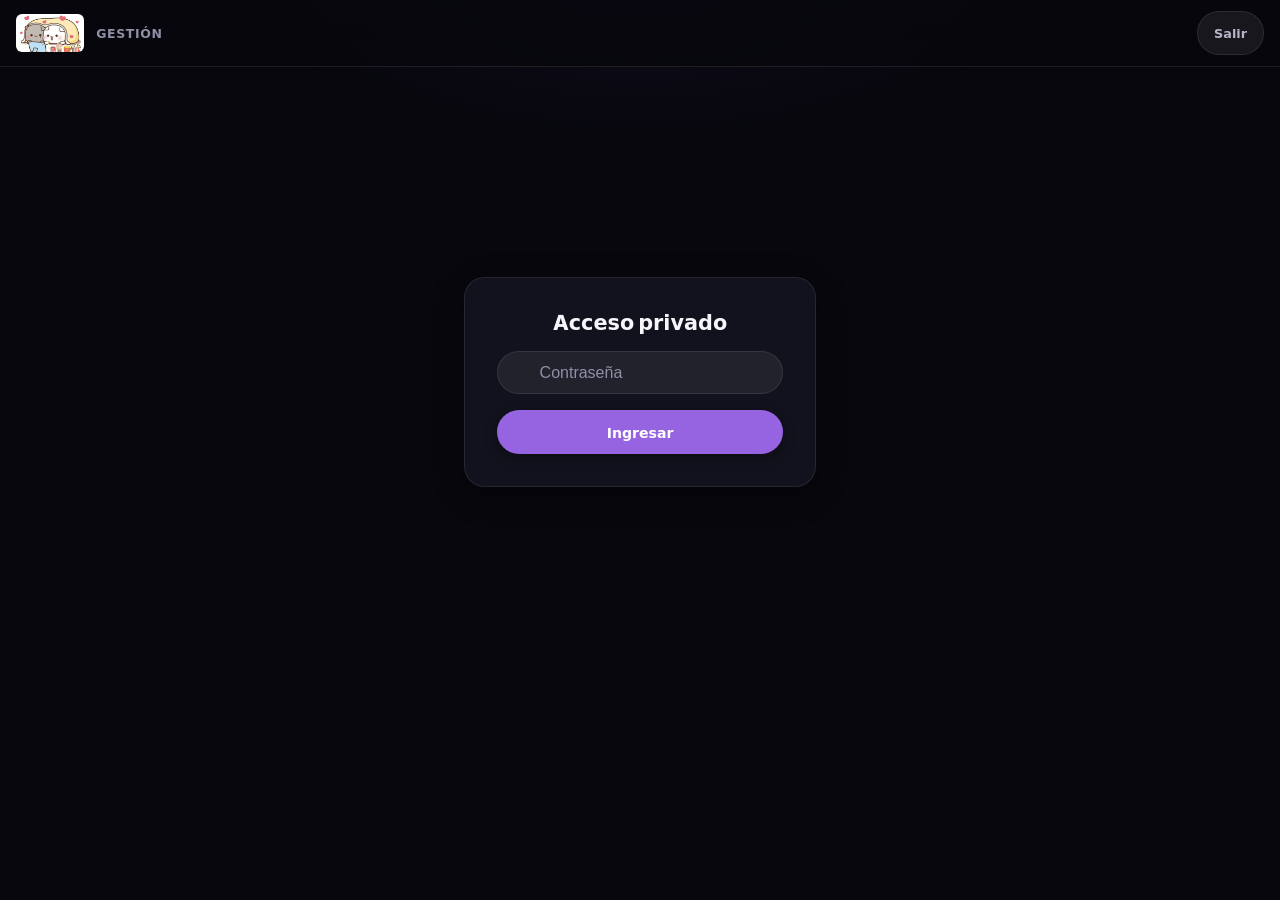
==== commit 798e94d1: "fix: auditoría completa — SSRF/redirects en worker, XSS pistas, UX player, accesibilidad, sw v36, MP" ====
--- a/admin.html
+++ b/admin.html
@@ -7,6 +7,7 @@
   <meta name="theme-color" content="#0f0f1a" />
   <title>MocchiStream · Gestión</title>
   <link rel="stylesheet" href="css/style.css" />
+  <script>try{if(localStorage.getItem('ms_theme')==='light')document.documentElement.setAttribute('data-theme','light')}catch(e){}</script>
 </head>
 <body>
   <div class="admin-page">
@@ -26,24 +27,27 @@
       </div>
     </div>
 
+    <nav class="admin-nav hidden" id="adminNav">
+      <button class="nav-item active" data-view="panel" aria-label="Panel">
+        <span class="nav-ico"><svg fill="none" stroke="currentColor" viewBox="0 0 24 24"><path stroke-linecap="round" stroke-linejoin="round" stroke-width="2" d="M3 13h8V3H3v10zm0 8h8v-6H3v6zm10 0h8V11h-8v10zm0-18v6h8V3h-8z"/></svg></span>
+        <span>Panel</span>
+      </button>
+      <button class="nav-item" data-view="profile" aria-label="Perfil">
+        <span class="nav-ico"><svg fill="none" stroke="currentColor" viewBox="0 0 24 24"><path stroke-linecap="round" stroke-linejoin="round" stroke-width="2" d="M16 7a4 4 0 11-8 0 4 4 0 018 0zM12 14a7 7 0 00-7 7h14a7 7 0 00-7-7z"/></svg></span>
+        <span>Perfil</span>
+      </button>
+    </nav>
+
     <div id="adminContent" class="admin-content hidden animate-fade-in-up">
 
       <!-- ============ PANEL ============ -->
       <section id="view-panel" class="admin-view app-view">
         <div class="admin-glass-card">
           <h3 class="card-title">
-            <svg class="t-purple" fill="none" stroke="currentColor" viewBox="0 0 24 24"><path stroke-linecap="round" stroke-linejoin="round" stroke-width="2" d="M3 13h8V3H3v10zm0 8h8v-6H3v6zm10 0h8V11h-8v10zm0-18v6h8V3h-8z"/></svg>
-            Estado general
-          </h3>
-          <div class="stats-grid" id="statsGrid"></div>
-        </div>
-
-        <div class="admin-glass-card">
-          <h3 class="card-title">
             <svg class="t-cyan" fill="none" stroke="currentColor" viewBox="0 0 24 24"><path stroke-linecap="round" stroke-linejoin="round" stroke-width="2" d="M4 4h5v5H4zM15 4h5v5h-5zM4 15h5v5H4zM15 15h5v5h-5z"/></svg>
             Caché del worker
           </h3>
-          <p class="card-hint">La caché acelera la app pero guarda resultados viejos hasta 5 min (búsquedas) o 30 min (portada). Púrjala si editas algo y quieres verlo al instante.</p>
+          <p class="card-hint">La caché acelera la app pero guarda resultados viejos hasta 5 min (búsquedas y portada). Púrjala si quieres ver cambios al instante.</p>
           <div id="cacheBox">
             <div class="cache-row"><span class="spinner"></span></div>
           </div>
@@ -55,86 +59,8 @@
             Accesos rápidos
           </h3>
           <div class="btn-row">
-            <button class="btn btn-ghost" onclick="switchTab('catalog')">Editar metadatos</button>
-            <button class="btn btn-ghost" onclick="switchTab('categories')">Mis categorías</button>
-            <button class="btn btn-ghost" onclick="switchTab('registry')">Ver todo el registro</button>
             <a class="btn btn-ghost" href="https://mocchi-stream.pages.dev" target="_blank" rel="noopener">Abrir la app</a>
           </div>
-        </div>
-      </section>
-
-      <!-- ============ CATALOGO ============ -->
-      <section id="view-catalog" class="admin-view app-view hidden">
-        <div class="admin-glass-card">
-          <h3 class="card-title">
-            <svg class="t-purple" fill="none" stroke="currentColor" viewBox="0 0 24 24"><path stroke-linecap="round" stroke-linejoin="round" stroke-width="2" d="M21 21l-6-6m2-5a7 7 0 11-14 0 7 7 0 0114 0z"/></svg>
-            Gestionar metadatos
-          </h3>
-          <p class="card-hint">Busca una película o serie y edita su categoría, enlace de descarga o capítulos.</p>
-          <input type="text" id="adminSearch" placeholder="Buscar película o serie..." class="input-glass w-full" autocomplete="off" data-lpignore="true" />
-          <div class="search-chips" id="adminSourceChips">
-            <button class="chip active" data-src="">Todas</button>
-            <button class="chip" data-src="PelisplusHD">PelisplusHD</button>
-            <button class="chip" data-src="Cuevana">Cuevana</button>
-            <button class="chip" data-src="Cinecalidad">Cinecalidad</button>
-          </div>
-          <div id="searchResults" class="search-results"></div>
-        </div>
-
-        <section id="editForm" class="admin-glass-card edit-form hidden">
-          <div class="edit-header">
-            <h3 class="edit-title" id="editTitle">Editar metadatos</h3>
-            <button onclick="closeEditForm()" class="btn btn-ghost btn-close" aria-label="Cerrar">&times;</button>
-          </div>
-          <div class="form-group">
-            <label class="form-label">Categoría personalizada</label>
-            <input type="text" id="editCategory" placeholder="Ej: Marvel, Kids, Terror..." class="input-glass w-full" autocomplete="off" />
-          </div>
-          <div class="form-group" id="editDownloadGroup">
-            <label class="form-label">Enlace de descarga (URL)</label>
-            <input type="text" id="editDownload" placeholder="https://mega.nz/... o https://...directa.mp4" class="input-glass w-full" autocomplete="off" />
-          </div>
-          <div class="btn-row">
-            <button onclick="saveMetadata()" class="btn btn-neon">Guardar metadatos</button>
-            <button onclick="deleteMetadata()" class="btn btn-danger">Eliminar metadatos</button>
-          </div>
-          <p class="form-note">Los campos vacíos se guardarán como <span class="note-highlight">null</span> (se usará el valor por defecto de la fuente).</p>
-        </section>
-
-        <section id="episodesSection" class="admin-glass-card edit-form hidden">
-          <div class="edit-header">
-            <h3 class="edit-title">
-              <svg class="t-cyan" fill="none" stroke="currentColor" viewBox="0 0 24 24"><path stroke-linecap="round" stroke-linejoin="round" stroke-width="2" d="M4 6h16M4 12h16M4 18h10"/></svg>
-              Enlaces de descarga por capítulo
-            </h3>
-            <button onclick="closeEditForm()" class="btn btn-ghost btn-close" aria-label="Cerrar">&times;</button>
-          </div>
-          <div id="episodesList"></div>
-        </section>
-      </section>
-
-      <!-- ============ CATEGORIAS ============ -->
-      <section id="view-categories" class="admin-view app-view hidden">
-        <div class="admin-glass-card">
-          <h3 class="card-title">
-            <svg class="t-cyan" fill="none" stroke="currentColor" viewBox="0 0 24 24"><path stroke-linecap="round" stroke-linejoin="round" stroke-width="2" d="M4 6h16M4 12h16M4 18h10"/></svg>
-            Mis categorías
-          </h3>
-          <p class="card-hint">Colecciones personalizadas. Puedes renombrarlas, mover títulos entre ellas o quitarlos.</p>
-          <div id="categoriesList"></div>
-        </div>
-      </section>
-
-      <!-- ============ REGISTRO ============ -->
-      <section id="view-registry" class="admin-view app-view hidden">
-        <div class="admin-glass-card">
-          <h3 class="card-title">
-            <svg class="t-purple" fill="none" stroke="currentColor" viewBox="0 0 24 24"><path stroke-linecap="round" stroke-linejoin="round" stroke-width="2" d="M9 12h6m-6 4h6m2 5H7a2 2 0 01-2-2V5a2 2 0 012-2h5.6a2 2 0 011.4.6l4 4a2 2 0 01.6 1.4V19a2 2 0 01-2 2z"/></svg>
-            Registro completo
-          </h3>
-          <p class="card-hint">Todos los títulos con metadatos personalizados en la base de datos.</p>
-          <input type="text" id="registryFilter" placeholder="Filtrar por título o categoría..." class="input-glass w-full" autocomplete="off" data-lpignore="true" />
-          <div id="registryList" class="registry-list"></div>
         </div>
       </section>
 
@@ -158,29 +84,6 @@
         </div>
       </section>
     </div>
-
-    <nav class="bottom-nav hidden" id="adminNav">
-      <button class="nav-item active" data-view="panel" aria-label="Panel">
-        <span class="nav-ico"><svg fill="none" stroke="currentColor" viewBox="0 0 24 24"><path stroke-linecap="round" stroke-linejoin="round" stroke-width="2" d="M3 13h8V3H3v10zm0 8h8v-6H3v6zm10 0h8V11h-8v10zm0-18v6h8V3h-8z"/></svg></span>
-        <span>Panel</span>
-      </button>
-      <button class="nav-item" data-view="catalog" aria-label="Catálogo">
-        <span class="nav-ico"><svg fill="none" stroke="currentColor" viewBox="0 0 24 24"><path stroke-linecap="round" stroke-linejoin="round" stroke-width="2" d="M21 21l-6-6m2-5a7 7 0 11-14 0 7 7 0 0114 0z"/></svg></span>
-        <span>Catálogo</span>
-      </button>
-      <button class="nav-item" data-view="categories" aria-label="Categorías">
-        <span class="nav-ico"><svg fill="none" stroke="currentColor" viewBox="0 0 24 24"><path stroke-linecap="round" stroke-linejoin="round" stroke-width="2" d="M4 5h7v7H4zM13 5h7v4h-7zM4 16h7v3H4zM13 12h7v7h-7z"/></svg></span>
-        <span>Categorías</span>
-      </button>
-      <button class="nav-item" data-view="registry" aria-label="Registro">
-        <span class="nav-ico"><svg fill="none" stroke="currentColor" viewBox="0 0 24 24"><path stroke-linecap="round" stroke-linejoin="round" stroke-width="2" d="M9 12h6m-6 4h6m2 5H7a2 2 0 01-2-2V5a2 2 0 012-2h5.6a2 2 0 011.4.6l4 4a2 2 0 01.6 1.4V19a2 2 0 01-2 2z"/></svg></span>
-        <span>Registro</span>
-      </button>
-      <button class="nav-item" data-view="profile" aria-label="Perfil">
-        <span class="nav-ico"><svg fill="none" stroke="currentColor" viewBox="0 0 24 24"><path stroke-linecap="round" stroke-linejoin="round" stroke-width="2" d="M16 7a4 4 0 11-8 0 4 4 0 018 0zM12 14a7 7 0 00-7 7h14a7 7 0 00-7-7z"/></svg></span>
-        <span>Perfil</span>
-      </button>
-    </nav>
   </div>
 
   <div id="toast" class="toast hidden"></div>
--- a/css/style.css
+++ b/css/style.css
@@ -65,6 +65,37 @@
   --shadow-sm: 0 4px 14px rgba(0, 0, 0, 0.35);
 }
 
+/* ============ TEMA CLARO (misma paleta, superficies claras) ============ */
+[data-theme="light"] {
+  --bg: #f6f5fb;
+  --bg-elev: #ffffff;
+  --surface: #ffffff;
+  --fill: rgba(23, 23, 42, 0.05);
+  --fill-strong: rgba(23, 23, 42, 0.1);
+  --separator: rgba(23, 23, 42, 0.1);
+  --separator-strong: rgba(23, 23, 42, 0.2);
+
+  --label-1: #17172a;
+  --label-2: #4a4a63;
+  --label-3: #6b6b85;
+
+  --violet: #7c3aed;
+  --violet-rgb: 124, 58, 237;
+  --violet-soft: #6d28d9;
+  --grad: linear-gradient(135deg, #7c3aed 0%, #6d28d9 55%, #0891b2 120%);
+
+  --shadow: 0 8px 30px rgba(23, 23, 42, 0.12);
+  --shadow-sm: 0 4px 14px rgba(23, 23, 42, 0.09);
+}
+
+:root { color-scheme: dark; }
+[data-theme="light"] { color-scheme: light; }
+[data-theme="light"] .skeleton {
+  background: linear-gradient(100deg, rgba(23, 23, 42, 0.05) 40%, rgba(23, 23, 42, 0.11) 50%, rgba(23, 23, 42, 0.05) 60%);
+}
+[data-theme="light"] ::-webkit-scrollbar-thumb { background: rgba(23, 23, 42, 0.22); }
+[data-theme="light"] .admin-header { background: rgba(246, 245, 251, 0.8); }
+
 * { margin: 0; padding: 0; box-sizing: border-box; }
 html { scroll-behavior: smooth; -webkit-text-size-adjust: 100%; }
 body {
@@ -99,7 +130,7 @@
 .hidden { display: none !important; }
 .w-full { width: 100%; }
 
-/* ============ HEADER (functional layer: glass) ============ */
+/* ============ HEADER (logo 16:9 + búsqueda + tema) ============ */
 .site-header {
   position: sticky;
   top: 0;
@@ -107,22 +138,66 @@
   display: flex;
   align-items: center;
   gap: var(--sp-3);
-  padding: 0.6rem max(1rem, env(safe-area-inset-left));
+  padding: 0.55rem max(1rem, env(safe-area-inset-left));
   padding-right: max(1rem, env(safe-area-inset-right));
   background: rgba(7, 7, 13, 0.72);
   -webkit-backdrop-filter: blur(22px);
   backdrop-filter: blur(22px);
   border-bottom: 1px solid var(--separator);
 }
+[data-theme="light"] .site-header { background: rgba(246, 245, 251, 0.78); }
+
+.menu-btn {
+  width: var(--hit); height: var(--hit);
+  display: flex; align-items: center; justify-content: center;
+  background: var(--fill);
+  border: 1px solid var(--separator);
+  border-radius: var(--radius-full);
+  color: var(--label-1);
+  cursor: pointer;
+  flex-shrink: 0;
+  transition: background var(--dur) ease, border-color var(--dur) ease;
+}
+.menu-btn:hover { background: var(--fill-strong); }
+.menu-btn:active { transform: scale(0.95); }
+.menu-btn svg { width: 1.3rem; height: 1.3rem; }
+
+.logo-link { flex-shrink: 0; line-height: 0; }
 .logo {
-  width: 2.5rem; height: 2.5rem;
+  height: 2.4rem;
+  width: auto;
+  aspect-ratio: 16 / 9;
   object-fit: cover;
-  border-radius: var(--radius-full);
-  border: 2px solid rgba(var(--violet-rgb), 0.5);
-  flex-shrink: 0;
-  cursor: pointer;
-}
-.brand-tag { font-size: var(--text-base); font-weight: 800; letter-spacing: var(--tracking-tight); margin-right: auto; }
+  border-radius: 6px;
+  display: block;
+  cursor: pointer;
+}
+
+.search-box {
+  flex: 1;
+  max-width: 32rem;
+  margin: 0 auto;
+  position: relative;
+  min-width: 0;
+}
+.search-box .input-glass { padding-left: 2.6rem; padding-right: 1rem; }
+.search-box .search-icon { top: 50%; transform: translateY(-50%); left: 0.9rem; }
+
+.theme-btn {
+  width: var(--hit); height: var(--hit);
+  display: flex; align-items: center; justify-content: center;
+  background: var(--fill);
+  border: 1px solid var(--separator);
+  border-radius: var(--radius-full);
+  color: var(--label-1);
+  cursor: pointer;
+  flex-shrink: 0;
+  transition: background var(--dur) ease, border-color var(--dur) ease, transform var(--dur) ease;
+}
+.theme-btn:hover { background: var(--fill-strong); }
+.theme-btn:active { transform: scale(0.92) rotate(20deg); }
+.theme-btn svg { width: 1.25rem; height: 1.25rem; }
+
 .search-icon {
   position: absolute; left: 0.9rem; width: 1.15rem; height: 1.15rem;
   color: var(--label-3); pointer-events: none;
@@ -141,19 +216,9 @@
 .input-glass::placeholder { color: var(--label-3); }
 .input-glass:focus {
   border-color: rgba(var(--violet-rgb), 0.55);
-  background: rgba(255, 255, 255, 0.08);
+  background: var(--fill-strong);
   box-shadow: 0 0 0 3px rgba(var(--violet-rgb), 0.18);
 }
-.avatar {
-  width: 2.5rem; height: 2.5rem;
-  object-fit: cover;
-  border-radius: var(--radius-full);
-  border: 2px solid rgba(var(--violet-rgb), 0.5);
-  cursor: pointer;
-  flex-shrink: 0;
-  transition: transform var(--dur) ease, box-shadow var(--dur) ease;
-}
-.avatar:hover { transform: scale(1.05); }
 
 /* ============ CHIPS ============ */
 .chip {
@@ -264,8 +329,6 @@
 .video-card:hover img { transform: scale(1.06); }
 .video-card:hover::after { opacity: 0.95; }
 .video-card:active { transform: scale(0.97); }
-
-.hover-play { display: none; }
 .title-overlay {
   position: absolute;
   left: 0; right: 0; bottom: 0;
@@ -273,7 +336,7 @@
   padding: 0.55rem 0.65rem;
   font-size: var(--text-sm); font-weight: 600;
   line-height: 1.3;
-  color: var(--label-1);
+  color: #fff;
   display: -webkit-box;
   -webkit-line-clamp: 2;
   -webkit-box-orient: vertical;
@@ -303,13 +366,7 @@
   border-radius: var(--radius-full);
   letter-spacing: 0.02em;
 }
-.src-badge.sb-cuevana { background: rgba(251, 191, 36, 0.9); color: #331d02; }
-.src-badge.sb-pelisplushd { background: rgba(var(--violet-rgb), 0.9); color: #150a2e; }
-.src-badge.sb-cinecalidad { background: rgba(45, 212, 191, 0.9); color: #04211d; }
-.src-badge.sb-mix {
-  background: linear-gradient(90deg, rgba(var(--violet-rgb), 0.95), rgba(251, 191, 36, 0.95));
-  color: #fff;
-}
+.src-badge.sb-pelispedia { background: rgba(var(--violet-rgb), 0.9); color: #150a2e; }
 
 .card-progress {
   position: absolute; left: 0; right: 0; bottom: 0;
@@ -335,7 +392,6 @@
   flex-shrink: 0;
 }
 .video-grid .skeleton-card { width: auto; }
-.skeleton-line { height: 1rem; border-radius: 6px; margin-top: 0.6rem; }
 .skeleton-section {
   margin: 1.6rem 0 0.85rem;
   display: flex;
@@ -369,7 +425,7 @@
   align-items: center;
   justify-content: center;
   gap: 0.4rem;
-  padding: 2rem 1rem calc(6.2rem + env(safe-area-inset-bottom));
+  padding: 2rem 1rem calc(2rem + env(safe-area-inset-bottom));
   font-size: var(--text-sm);
   color: var(--label-3);
   border-top: 1px solid var(--separator);
@@ -465,17 +521,8 @@
 .ctrl-btn:active { background: rgba(255, 255, 255, 0.15); }
 .ctrl-time { font-size: 0.75rem; color: var(--label-3); margin-left: auto; font-variant-numeric: tabular-nums; }
 @media (max-width: 360px) {
-  .ctrl-btn { width: 2.4rem; height: 2.4rem; }
+  .ctrl-btn { width: 2.6rem; height: 2.6rem; }
   .ctrl-row { gap: 0.3rem; }
-}
-.tag-fast {
-  background: rgba(34, 211, 238, 0.14);
-  color: var(--cyan);
-  border-radius: var(--radius-full);
-  padding: 0.05rem 0.45rem;
-  font-size: 0.65rem;
-  font-weight: 600;
-  white-space: nowrap;
 }
 .player-iframe-container { flex: 1; position: relative; }
 .player-iframe { position: absolute; inset: 0; width: 100%; height: 100%; border: none; }
@@ -487,6 +534,17 @@
   pointer-events: none;
 }
 .player-buffering .spinner { width: 2.4rem; height: 2.4rem; border-width: 3px; }
+.player-loading {
+  position: absolute; inset: 0;
+  display: flex; flex-direction: column;
+  align-items: center; justify-content: center;
+  gap: 0.7rem;
+  background: rgba(0, 0, 0, 0.45);
+  z-index: 3;
+  pointer-events: none;
+}
+.player-loading .spinner { width: 2.4rem; height: 2.4rem; border-width: 3px; }
+.player-loading p { font-size: var(--text-sm); color: var(--label-2); }
 .ended-box {
   position: absolute; inset: 0;
   display: flex; flex-direction: column;
@@ -496,7 +554,7 @@
   z-index: 4;
 }
 .ended-title {
-  color: var(--label-1);
+  color: #fff;
   font-size: var(--text-lg);
   font-weight: 800;
   letter-spacing: var(--tracking-tight);
@@ -540,14 +598,14 @@
 .settings-list { display: flex; flex-direction: column; gap: 0.15rem; }
 .settings-item {
   display: flex; align-items: center; gap: 0.65rem;
-  padding: 0.55rem 0.65rem;
+  padding: 0.7rem 0.65rem;
   border: none; background: none; color: var(--label-1);
   font-size: 0.85rem; font-family: inherit; width: 100%;
   border-radius: 0.5rem; cursor: pointer; text-align: left;
   transition: background 0.15s ease;
 }
 .settings-item:active { background: rgba(255, 255, 255, 0.08); }
-.settings-item.active { background: rgba(var(--violet-rgb), 0.15); color: var(--violet); }
+.settings-item.active { background: rgba(var(--violet-rgb), 0.15); color: #b897f0; }
 .settings-item-label { flex: 1; min-width: 0; }
 .settings-item-check {
   width: 1.1rem; height: 1.1rem; flex-shrink: 0;
@@ -695,7 +753,7 @@
   gap: 0.4rem;
   overflow-x: auto;
   padding: 0.25rem 0 0.7rem;
-  scrollbar-width: none;
+  scrollbar-width: thin;
 }
 .season-tabs::-webkit-scrollbar { display: none; }
 .season-tab {
@@ -785,8 +843,7 @@
   border: 1px solid rgba(248, 113, 113, 0.4);
 }
 .btn-danger:hover { background: rgba(248, 113, 113, 0.3); }
-.btn-small { min-height: 2.5rem; padding: 0.45rem 1rem; font-size: var(--text-sm); }
-.btn-close { width: var(--hit); height: var(--hit); padding: 0; flex-shrink: 0; }
+.btn-small { min-height: 2.75rem; padding: 0.45rem 1rem; font-size: var(--text-sm); }
 .btn-row { display: flex; gap: 0.6rem; flex-wrap: wrap; margin-top: 0.6rem; }
 
 /* ============ TOAST ============ */
@@ -807,6 +864,7 @@
   text-align: center;
 }
 .toast.err { border-color: rgba(248, 113, 113, 0.5); }
+.toast.ok { border-color: rgba(52, 211, 153, 0.5); }
 .toast.out { animation: toastOut 0.18s ease forwards; }
 
 /* ============ ADMIN ============ */
@@ -820,6 +878,14 @@
   backdrop-filter: blur(20px);
   border-bottom: 1px solid var(--separator);
 }
+.brand-tag {
+  font-size: 0.78rem;
+  font-weight: 700;
+  letter-spacing: 0.05em;
+  text-transform: uppercase;
+  color: var(--label-3);
+  margin-right: auto;
+}
 .login-screen {
   min-height: 70dvh;
   display: flex; align-items: center; justify-content: center;
@@ -848,7 +914,7 @@
 .admin-content {
   max-width: 56rem;
   margin: 0 auto;
-  padding: 1.4rem 1rem 6.2rem;
+  padding: 1.4rem 1rem 2rem;
   display: flex;
   flex-direction: column;
   gap: 1.2rem;
@@ -994,7 +1060,7 @@
   display: none;
   border-top: 1px solid var(--separator);
   padding: 0.5rem;
-  background: rgba(0, 0, 0, 0.18);
+  background: var(--fill);
 }
 .cat-items.open { display: block; }
 .cat-item {
@@ -1063,137 +1129,119 @@
   .site-header { gap: 0.6rem; }
 }
 @media (max-width: 420px) {
-  .logo { width: 2.1rem; height: 2.1rem; }
-  .avatar { width: 2.1rem; height: 2.1rem; }
+  .logo { height: 2.1rem; }
   .video-card { width: 9.3rem; }
   .video-grid { grid-template-columns: repeat(auto-fill, minmax(9.3rem, 1fr)); }
 }
 
-/* ============ APP SHELL / NAVEGACION ============ */
-.app-main { padding-bottom: 6.2rem; }
+/* ============ APP SHELL / SIDEBAR ============ */
+.app-main { padding-bottom: 2.5rem; }
 .app-view { animation: fadeIn var(--dur) ease; }
-.bottom-nav {
+
+.sidebar-overlay {
+  position: fixed; inset: 0;
+  z-index: 180;
+  background: rgba(4, 4, 10, 0.6);
+  -webkit-backdrop-filter: blur(4px);
+  backdrop-filter: blur(4px);
+  opacity: 0;
+  pointer-events: none;
+  transition: opacity var(--dur) ease;
+}
+.sidebar-overlay.open { opacity: 1; pointer-events: auto; }
+
+.sidebar {
   position: fixed;
-  left: 0; right: 0; bottom: 0;
-  z-index: 150;
-  display: flex;
-  align-items: stretch;
-  background: rgba(10, 10, 18, 0.9);
+  top: 0; left: 0; bottom: 0;
+  z-index: 190;
+  width: min(18.5rem, 86vw);
+  display: flex;
+  flex-direction: column;
+  background: rgba(10, 10, 18, 0.92);
   -webkit-backdrop-filter: blur(26px);
   backdrop-filter: blur(26px);
+  border-right: 1px solid var(--separator);
+  padding: calc(0.8rem + env(safe-area-inset-top)) 0.7rem 1rem;
+  transform: translateX(-105%);
+  transition: transform 0.28s cubic-bezier(0.22, 1, 0.36, 1);
+  overflow-y: auto;
+  scrollbar-width: thin;
+}
+.sidebar.open { transform: translateX(0); }
+[data-theme="light"] .sidebar { background: rgba(246, 245, 251, 0.94); }
+
+.sidebar-group {
+  display: flex;
+  flex-direction: column;
+  gap: 0.2rem;
+  padding: 0.6rem 0 0.7rem;
+}
+.sidebar-group + .sidebar-group { border-top: 1px solid var(--separator); }
+.sidebar-label {
+  padding: 0.3rem 0.8rem 0.4rem;
+  font-size: 0.64rem;
+  font-weight: 700;
+  letter-spacing: 0.08em;
+  text-transform: uppercase;
+  color: var(--label-3);
+}
+.sidebar-item {
+  display: flex;
+  align-items: center;
+  gap: 0.75rem;
+  min-height: 2.7rem;
+  padding: 0.45rem 0.8rem;
+  border-radius: var(--radius);
+  color: var(--label-2);
+  text-decoration: none;
+  font-size: var(--text-base);
+  font-weight: 600;
+  cursor: pointer;
+  transition: background var(--dur) ease, color var(--dur) ease;
+}
+.sidebar-item svg { width: 1.25rem; height: 1.25rem; flex-shrink: 0; }
+.sidebar-item:hover { background: var(--fill); color: var(--label-1); }
+.sidebar-item:active { transform: scale(0.98); }
+.sidebar-item.active {
+  color: var(--violet-soft);
+  background: rgba(var(--violet-rgb), 0.13);
+}
+.sidebar-foot {
+  margin-top: auto;
+  padding: 0.8rem 0.8rem 0.2rem;
   border-top: 1px solid var(--separator);
-  padding: 0.3rem 0.4rem calc(0.4rem + env(safe-area-inset-bottom));
-}
-.nav-item {
-  flex: 1;
   display: flex;
   flex-direction: column;
-  align-items: center;
-  justify-content: center;
-  gap: 0.18rem;
-  padding: 0.2rem 0.1rem;
-  min-height: 3.75rem;
-  background: none;
-  border: none;
-  color: var(--label-3);
-  cursor: pointer;
-  transition: color var(--dur) ease;
-}
-.nav-ico {
-  width: var(--hit); height: 2.5rem;
-  display: flex; align-items: center; justify-content: center;
-  border-radius: var(--radius-full);
-  transition: background var(--dur) ease;
-}
-.nav-ico svg { width: 1.35rem; height: 1.35rem; }
-.nav-item span { font-size: 0.62rem; font-weight: 600; letter-spacing: 0.01em; }
-.nav-item.active { color: #fff; }
-.nav-item.active .nav-ico {
-  background: var(--grad);
-  animation: navPop 0.32s cubic-bezier(0.22, 1, 0.36, 1);
-}
-.nav-item.active span { color: var(--violet-soft); }
+  gap: 0.5rem;
+}
+.sidebar-foot p { font-size: 0.7rem; color: var(--label-3); }
+.sidebar-foot .sidebar-item { min-height: 2.5rem; }
+
 @media (min-width: 900px) {
-  .bottom-nav {
-    left: 1rem; right: auto; top: 5rem; bottom: auto;
-    width: 4.8rem;
-    flex-direction: column;
-    gap: 0.25rem;
-    padding: 0.6rem 0.4rem;
+  .menu-btn { display: none; }
+  .sidebar {
+    transform: none;
+    top: 4rem;
+    bottom: 1rem;
+    left: 1rem;
+    width: 15.5rem;
     border: 1px solid var(--separator);
     border-radius: var(--radius-lg);
-    box-shadow: var(--shadow);
+    box-shadow: var(--shadow-sm);
+    padding: 0.8rem 0.6rem 0.9rem;
   }
-  .nav-item span { font-size: 0.55rem; }
-  .nav-ico { height: 2.5rem; }
-  .app-main { margin-left: 6.6rem; }
-  .admin-content { margin-left: 6.6rem; max-width: calc(56rem + 5.6rem); }
-}
-
-/* ============ VISTA BUSCAR ============ */
-.search-panel {
-  position: sticky; top: 0; z-index: 10;
-  padding: 0.9rem 0 0.6rem;
-  background: linear-gradient(to bottom, var(--bg) 72%, transparent);
-}
-.search-panel .input-glass { padding-left: 2.6rem; }
-.search-panel .search-icon { top: 1.45rem; left: 0.9rem; }
-.search-chips {
-  display: flex; gap: 0.45rem;
-  overflow-x: auto;
-  margin-top: 0.7rem;
-  scrollbar-width: none;
-}
-.search-chips::-webkit-scrollbar { display: none; }
-.search-chips .chip { font-size: var(--text-xs); padding: 0.4rem 0.9rem; }
+  .app-main { margin-left: 17.5rem; }
+  .admin-content { margin-left: 0; max-width: 56rem; }
+  .site-footer { margin-left: 17.5rem; }
+}
+@media (max-width: 420px) {
+  .site-header { gap: 0.5rem; }
+}
+
+/* ============ VISTA RESULTADOS ============ */
 .search-view-head { font-size: var(--text-lg); font-weight: 800; margin-bottom: 0.9rem; }
 
 /* ============ VISTA CATEGORIAS ============ */
-.cat-tiles {
-  display: grid;
-  grid-template-columns: repeat(auto-fill, minmax(9.5rem, 1fr));
-  gap: 0.85rem;
-}
-.cat-tile {
-  position: relative;
-  aspect-ratio: 3 / 4;
-  border-radius: var(--radius-lg);
-  overflow: hidden;
-  display: flex;
-  flex-direction: column;
-  justify-content: flex-end;
-  padding: 0.9rem;
-  cursor: pointer;
-  color: #fff;
-  border: 1px solid var(--separator);
-  transition: transform var(--dur) ease, box-shadow var(--dur) ease;
-}
-.cat-tile:hover { transform: translateY(-3px); box-shadow: var(--shadow); }
-.cat-tile img {
-  position: absolute; inset: 0;
-  width: 100%; height: 100%;
-  object-fit: cover;
-  opacity: 0.5;
-  transition: opacity 0.25s ease, transform var(--dur-slow) ease;
-}
-.cat-tile:hover img { opacity: 0.7; transform: scale(1.06); }
-.cat-tile::after {
-  content: '';
-  position: absolute; inset: 0;
-  background: linear-gradient(to top, rgba(7, 7, 13, 0.9) 0%, transparent 55%);
-}
-.cat-tile-name {
-  position: relative; z-index: 2;
-  font-size: var(--text-base); font-weight: 800;
-  letter-spacing: var(--tracking-tight);
-  text-shadow: 0 2px 10px rgba(0, 0, 0, 0.9);
-}
-.cat-tile-count {
-  position: relative; z-index: 2;
-  font-size: 0.7rem; font-weight: 600;
-  color: rgba(255, 255, 255, 0.75);
-  margin-top: 0.15rem;
-}
 .cat-back-row {
   display: flex; align-items: center; gap: 0.6rem;
   margin-bottom: 1rem;
@@ -1210,50 +1258,7 @@
 .cat-back:active { transform: scale(0.95); }
 .cat-back svg { width: 1rem; height: 1rem; }
 
-/* ============ VISTA MI LISTA ============ */
-.lib-tabs {
-  display: flex; gap: 0.5rem;
-  margin-bottom: 1.1rem;
-}
-.lib-tab {
-  flex: 1;
-  min-height: var(--hit);
-  padding: 0.6rem 1rem;
-  font-size: var(--text-sm); font-weight: 700;
-  color: var(--label-2);
-  background: var(--fill);
-  border: 1px solid var(--separator);
-  border-radius: var(--radius-full);
-  cursor: pointer;
-  transition: color var(--dur) ease, background var(--dur) ease, border-color var(--dur) ease;
-}
-.lib-tab:active { transform: scale(0.97); }
-.lib-tab.active { color: #fff; background: var(--violet); border-color: transparent; }
-
-/* ============ VISTA PERFIL ============ */
-.profile-card {
-  max-width: 24rem;
-  margin: 2.5rem auto 0;
-  padding: 2.2rem 1.6rem;
-  text-align: center;
-  display: flex;
-  flex-direction: column;
-  align-items: center;
-  gap: 1rem;
-  background: var(--surface);
-  border: 1px solid var(--separator);
-  border-radius: var(--radius-lg);
-  box-shadow: var(--shadow);
-}
-.profile-avatar {
-  width: 6.5rem; height: 6.5rem;
-  object-fit: cover;
-  border-radius: var(--radius-full);
-  border: 3px solid rgba(var(--violet-rgb), 0.55);
-  box-shadow: var(--shadow-sm);
-}
-.profile-name { font-size: var(--text-xl); font-weight: 800; }
-.profile-sub { font-size: var(--text-sm); color: var(--label-3); }
+/* ============ VISTA CATEGORIAS ============ */
 .detail-view {
   position: fixed; inset: 0;
   z-index: 250;
@@ -1314,6 +1319,7 @@
   font-weight: 800;
   letter-spacing: -0.03em;
   line-height: 1.1;
+  color: #fff;
   text-shadow: 0 2px 20px rgba(0, 0, 0, 0.8);
 }
 .detail-badges { display: flex; gap: 0.5rem; flex-wrap: wrap; margin: 0.7rem 0 1rem; }
@@ -1324,10 +1330,6 @@
   color: #fff;
   background: var(--violet);
   border-radius: var(--radius-full);
-}
-.detail-badge.ghost {
-  background: rgba(255, 255, 255, 0.08);
-  border: 1px solid var(--separator);
 }
 .detail-desc {
   font-size: var(--text-base);
@@ -1445,7 +1447,7 @@
   position: absolute;
   bottom: 0.45rem; left: 0.45rem;
   z-index: 4;
-  width: 2.25rem; height: 2.25rem;
+  width: 2.75rem; height: 2.75rem;
   display: flex; align-items: center; justify-content: center;
   background: rgba(239, 68, 68, 0.25);
   border: 1px solid rgba(239, 68, 68, 0.45);
@@ -1468,7 +1470,7 @@
   background: rgba(var(--violet-rgb), 0.22);
   border: 1px solid rgba(var(--violet-rgb), 0.45);
   border-radius: var(--radius-full);
-  color: #c4b5fd;
+  color: var(--violet-soft);
   cursor: pointer;
   transition: background var(--dur) ease;
 }
@@ -1542,50 +1544,6 @@
   text-transform: uppercase;
 }
 
-/* ===== Grupos por fuente en búsqueda ===== */
-.search-group { margin-bottom: 1.3rem; }
-.search-group-head {
-  display: flex;
-  align-items: center;
-  gap: 0.5rem;
-  margin-bottom: 0.7rem;
-}
-.group-src-badge {
-  display: inline-block;
-  padding: 0.2rem 0.7rem;
-  font-size: 0.68rem; font-weight: 800;
-  letter-spacing: 0.03em;
-  text-transform: uppercase;
-  border-radius: var(--radius-full);
-}
-.group-src-badge.sb-cuevana { background: rgba(251, 191, 36, 0.9); color: #331d02; }
-.group-src-badge.sb-pelisplushd { background: rgba(var(--violet-rgb), 0.9); color: #150a2e; }
-.group-src-badge.sb-cinecalidad { background: rgba(45, 212, 191, 0.9); color: #04211d; }
-.group-src-badge.sb-mix {
-  background: linear-gradient(90deg, rgba(var(--violet-rgb), 0.95), rgba(251, 191, 36, 0.95));
-  color: #fff;
-}
-.group-count { font-size: 0.72rem; color: var(--label-3); font-weight: 600; }
-
-/* ===== Etiqueta de fuente en títulos de sección ===== */
-.section-src-badge {
-  display: inline-block;
-  margin-left: 0.5rem;
-  padding: 0.14rem 0.5rem;
-  font-size: 0.58rem; font-weight: 700;
-  letter-spacing: 0.02em;
-  text-transform: uppercase;
-  border-radius: var(--radius-full);
-  vertical-align: middle;
-}
-.section-src-badge.sb-cuevana { background: rgba(251, 191, 36, 0.9); color: #331d02; }
-.section-src-badge.sb-pelisplushd { background: rgba(var(--violet-rgb), 0.9); color: #150a2e; }
-.section-src-badge.sb-cinecalidad { background: rgba(45, 212, 191, 0.9); color: #04211d; }
-.section-src-badge.sb-mix {
-  background: linear-gradient(90deg, rgba(var(--violet-rgb), 0.95), rgba(251, 191, 36, 0.95));
-  color: #fff;
-}
-
 /* ============ ACCESSIBILIDAD: REDUCED MOTION / TRANSPARENCY ============ */
 @media (prefers-reduced-motion: reduce) {
   html { scroll-behavior: auto; }
@@ -1597,7 +1555,7 @@
   .skeleton { animation: none; background: rgba(255, 255, 255, 0.07); }
 }
 @media (prefers-reduced-transparency: reduce) {
-  .site-header, .bottom-nav, .player-header, .admin-header,
+  .site-header, .player-header, .admin-header,
   .modal-overlay, .sheet-wrap, .sheet {
     -webkit-backdrop-filter: none;
     backdrop-filter: none;
@@ -1606,6 +1564,30 @@
 }
 
 /* ===== Admin: PANEL (stats + caché) ===== */
+.admin-nav {
+  display: flex;
+  gap: 0.5rem;
+  padding: 0 1rem 0.75rem;
+  flex-wrap: wrap;
+}
+.admin-nav .nav-item {
+  display: inline-flex;
+  align-items: center;
+  gap: 0.5rem;
+  padding: 0.55rem 1rem;
+  border-radius: var(--radius-full);
+  background: var(--fill);
+  border: 1px solid var(--separator);
+  color: var(--label-2);
+  font-weight: 600;
+  font-size: var(--text-sm);
+  cursor: pointer;
+  transition: background var(--dur) ease, color var(--dur) ease, border-color var(--dur) ease;
+}
+.admin-nav .nav-item:hover { background: var(--fill-strong); color: var(--label-1); }
+.admin-nav .nav-item.active { color: var(--violet-soft); background: rgba(var(--violet-rgb), 0.13); border-color: transparent; }
+.admin-nav .nav-ico { display: inline-flex; }
+.admin-nav .nav-ico svg { width: 1.1rem; height: 1.1rem; }
 .stats-grid {
   display: grid;
   grid-template-columns: repeat(2, 1fr);
@@ -1670,7 +1652,7 @@
 .cat-row-chev { margin-left: 0.4rem; }
 .cat-item-move {
   flex-shrink: 0;
-  width: 2.25rem; height: 2.25rem;
+  width: 2.75rem; height: 2.75rem;
   display: flex; align-items: center; justify-content: center;
   background: rgba(34, 211, 238, 0.15);
   border: 1px solid rgba(34, 211, 238, 0.4);
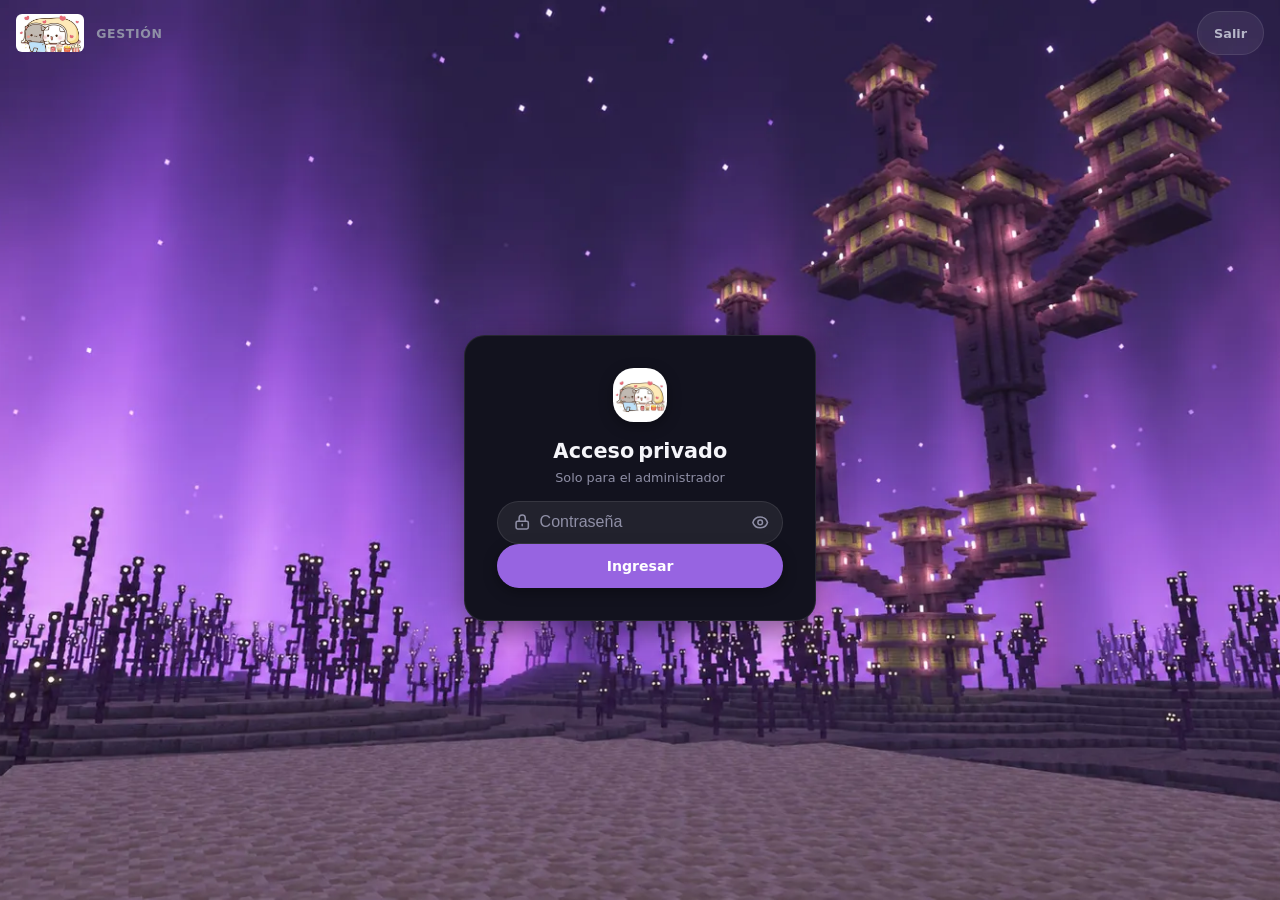
==== commit 64f309b0: "auth login + sync + fixes 09-18" ====
--- a/admin.html
+++ b/admin.html
@@ -12,18 +12,31 @@
 <body>
   <div class="admin-page">
 
-    <header class="site-header admin-header">
+    <header class="site-header admin-header header-floating">
       <img src="icons/profile.png" alt="MocchiStream" class="logo" onerror="this.style.display='none'" />
       <span class="brand-tag">Gestión</span>
       <button onclick="logout()" class="btn btn-ghost btn-small">Salir</button>
     </header>
 
     <div id="loginScreen" class="login-screen">
-      <div class="login-card">
+      <div class="login-card" id="adminCard">
+        <img src="icons/profile.png" alt="" class="auth-logo" />
         <h2 class="login-title">Acceso privado</h2>
-        <input type="password" id="loginPassword" placeholder="Contraseña" class="input-glass w-full" autocomplete="new-password" />
-        <button onclick="adminLoginCheck()" class="btn btn-neon w-full">Ingresar</button>
+        <p class="auth-sub">Solo para el administrador</p>
         <p id="loginErrorMsg" class="error-msg hidden">Contraseña incorrecta</p>
+        <form id="adminLoginForm" autocomplete="off" novalidate>
+          <div class="field" id="adminPassField">
+            <svg class="field-icon" fill="none" stroke="currentColor" viewBox="0 0 24 24"><path stroke-linecap="round" stroke-linejoin="round" stroke-width="2" d="M12 15v2m-6 4h12a2 2 0 002-2v-6a2 2 0 00-2-2H6a2 2 0 00-2 2v6a2 2 0 002 2zm10-10V7a4 4 0 00-8 0v4h8z"/></svg>
+            <input type="password" id="loginPassword" class="input-glass" placeholder="Contraseña" autocomplete="current-password" required />
+            <button type="button" class="field-eye" data-eye="loginPassword" aria-label="Mostrar contraseña">
+              <svg class="eye-on" fill="none" stroke="currentColor" viewBox="0 0 24 24"><path stroke-linecap="round" stroke-linejoin="round" stroke-width="2" d="M15 12a3 3 0 11-6 0 3 3 0 016 0z"/><path stroke-linecap="round" stroke-linejoin="round" stroke-width="2" d="M2.458 12C3.732 7.943 7.523 5 12 5c4.478 0 8.268 2.943 9.542 7-1.274 4.057-5.064 7-9.542 7-4.477 0-8.268-2.943-9.542-7z"/></svg>
+              <svg class="eye-off" fill="none" stroke="currentColor" viewBox="0 0 24 24"><path stroke-linecap="round" stroke-linejoin="round" stroke-width="2" d="M17.94 17.94A10.07 10.07 0 0112 20c-7 0-11-8-11-8a18.45 18.45 0 015.06-5.94M9.9 4.24A9.12 9.12 0 0112 4c7 0 11 8 11 8a18.5 18.5 0 01-2.16 3.19m-6.72-1.07a3 3 0 11-4.24-4.24"/><path stroke-linecap="round" stroke-linejoin="round" stroke-width="2" d="M1 1l22 22"/></svg>
+            </button>
+          </div>
+          <button type="submit" class="btn btn-neon w-full" id="adminSubmit">
+            <span class="btn-spinner"></span><span class="btn-label">Ingresar</span>
+          </button>
+        </form>
       </div>
     </div>
 
@@ -32,9 +45,9 @@
         <span class="nav-ico"><svg fill="none" stroke="currentColor" viewBox="0 0 24 24"><path stroke-linecap="round" stroke-linejoin="round" stroke-width="2" d="M3 13h8V3H3v10zm0 8h8v-6H3v6zm10 0h8V11h-8v10zm0-18v6h8V3h-8z"/></svg></span>
         <span>Panel</span>
       </button>
-      <button class="nav-item" data-view="profile" aria-label="Perfil">
-        <span class="nav-ico"><svg fill="none" stroke="currentColor" viewBox="0 0 24 24"><path stroke-linecap="round" stroke-linejoin="round" stroke-width="2" d="M16 7a4 4 0 11-8 0 4 4 0 018 0zM12 14a7 7 0 00-7 7h14a7 7 0 00-7-7z"/></svg></span>
-        <span>Perfil</span>
+      <button class="nav-item" data-view="playlists" aria-label="Playlists">
+        <span class="nav-ico"><svg fill="none" stroke="currentColor" viewBox="0 0 24 24"><path stroke-linecap="round" stroke-linejoin="round" stroke-width="2" d="M8 6h13M8 12h13M8 18h13M3 6h.01M3 12h.01M3 18h.01"/></svg></span>
+        <span>Playlists</span>
       </button>
     </nav>
 
@@ -64,22 +77,44 @@
         </div>
       </section>
 
-      <!-- ============ PERFIL ============ -->
-      <section id="view-profile" class="admin-view app-view hidden">
+      <!-- ============ PLAYLISTS ============ -->
+      <section id="view-playlists" class="admin-view app-view hidden">
         <div class="admin-glass-card">
           <h3 class="card-title">
-            <svg class="t-cyan" fill="none" stroke="currentColor" viewBox="0 0 24 24"><path stroke-linecap="round" stroke-linejoin="round" stroke-width="2" d="M16 7a4 4 0 11-8 0 4 4 0 018 0zM12 14a7 7 0 00-7 7h14a7 7 0 00-7-7z"/></svg>
-            Avatar
+            <svg class="t-purple" fill="none" stroke="currentColor" viewBox="0 0 24 24"><path stroke-linecap="round" stroke-linejoin="round" stroke-width="2" d="M8 6h13M8 12h13M8 18h13M3 6h.01M3 12h.01M3 18h.01"/></svg>
+            Playlists
           </h3>
-          <div class="avatar-row">
-            <img id="adminAvatarPreview" class="avatar-preview" src="" alt="Avatar" />
-            <div class="avatar-controls">
-              <input type="text" id="avatarUrlInput" placeholder="URL del avatar" class="input-glass w-full" autocomplete="off" />
-              <div class="btn-row">
-                <button onclick="saveAvatar()" class="btn btn-neon btn-small">Guardar avatar</button>
-                <button onclick="deleteAvatar()" class="btn btn-danger btn-small">Eliminar</button>
-              </div>
+          <p class="card-hint">Agrupa sagas completas (Rápidos y Furiosos, Toy Story, Miraculous...). Las ve cualquiera en la app.</p>
+          <div class="playlist-create">
+            <input type="text" id="plNameInput" placeholder="Nombre de la playlist" class="input-glass" autocomplete="off" />
+            <button onclick="createPlaylist()" class="btn btn-neon btn-small">Crear</button>
+          </div>
+          <div class="playlist-cover-input">
+            <input type="url" id="plCoverInput" placeholder="URL de portada (opcional)" class="input-glass" autocomplete="off" spellcheck="false" />
+            <img id="plCoverPreview" class="pl-cover-preview hidden" alt="Vista previa" />
+          </div>
+          <div id="playlistsBox" class="playlists-box"></div>
+        </div>
+
+        <div id="plEditor" class="admin-glass-card hidden">
+          <div class="edit-header">
+            <h3 class="edit-title" id="plEditorTitle">Editor</h3>
+            <button onclick="closeEditor()" class="btn btn-ghost btn-small">Cerrar</button>
+          </div>
+          <div class="search-box" style="margin-bottom:0.6rem;">
+            <svg class="search-icon" fill="none" stroke="currentColor" viewBox="0 0 24 24"><path stroke-linecap="round" stroke-linejoin="round" stroke-width="2" d="M21 21l-6-6m2-5a7 7 0 11-14 0 7 7 0 0114 0z"/></svg>
+            <input type="search" id="plSearchInput" class="input-glass" placeholder="Buscar títulos para agregar..." autocomplete="off" spellcheck="false" />
+          </div>
+          <div id="plSearchResults" class="search-results"></div>
+          <h4 class="form-label" style="margin-top:1rem;">En la playlist</h4>
+          <div id="plItemsList" class="search-results"></div>
+          <div id="dlEditor" class="admin-glass-card hidden" style="margin-top:0.8rem;">
+            <div class="edit-header">
+              <h3 class="edit-title" id="dlEditorTitle">Enlaces de descarga</h3>
+              <button onclick="closeDownloadEditor()" class="btn btn-ghost btn-small">Cerrar</button>
             </div>
+            <p class="hint" style="margin:0 0 0.8rem;">Deja el campo vacío y guarda para quitar el enlace.</p>
+            <div id="dlEditorBody"></div>
           </div>
         </div>
       </section>
--- a/css/style.css
+++ b/css/style.css
@@ -752,14 +752,14 @@
   display: flex;
   gap: 0.4rem;
   overflow-x: auto;
-  padding: 0.25rem 0 0.7rem;
+  padding: 0.25rem 0 0.8rem;
   scrollbar-width: thin;
 }
 .season-tabs::-webkit-scrollbar { display: none; }
 .season-tab {
   flex-shrink: 0;
   min-height: var(--hit);
-  padding: 0.5rem 1rem;
+  padding: 0.5rem 1.1rem;
   font-size: var(--text-sm); font-weight: 700;
   color: var(--label-2);
   background: var(--fill);
@@ -768,27 +768,34 @@
   cursor: pointer;
   transition: color var(--dur) ease, background var(--dur) ease, border-color var(--dur) ease;
 }
+.season-tab:hover { color: var(--label-1); border-color: var(--separator-strong); }
 .season-tab:active { transform: scale(0.97); }
 .season-tab.active { color: #fff; background: var(--violet); border-color: transparent; }
-.ep-list { display: flex; flex-direction: column; gap: 0.45rem; max-height: 22rem; overflow-y: auto; padding-right: 0.2rem; }
+.ep-list {
+  display: flex;
+  flex-direction: column;
+  gap: 0.5rem;
+  padding-right: 0.2rem;
+}
 .ep-item {
   display: flex;
   align-items: center;
-  gap: 0.75rem;
+  gap: 0.8rem;
   width: 100%;
-  min-height: 3.2rem;
-  padding: 0.5rem 0.75rem;
+  min-height: 3.4rem;
+  padding: 0.55rem 0.8rem;
   text-align: left;
   background: var(--fill);
   border: 1px solid var(--separator);
   border-radius: var(--radius);
   color: var(--label-1);
   cursor: pointer;
-  transition: background var(--dur) ease, border-color var(--dur) ease;
+  transition: background var(--dur) ease, border-color var(--dur) ease, transform var(--dur) ease;
 }
 .ep-item:hover { background: rgba(var(--violet-rgb), 0.12); border-color: rgba(var(--violet-rgb), 0.4); }
+.ep-item:active { transform: scale(0.99); }
 .ep-thumb {
-  width: 3.4rem; height: 1.9rem;
+  width: 3.6rem; height: 2.05rem;
   object-fit: cover;
   border-radius: 0.45rem;
   flex-shrink: 0;
@@ -798,7 +805,7 @@
   font-size: 0.66rem; font-weight: 700;
   color: var(--violet-soft);
   background: rgba(var(--violet-rgb), 0.15);
-  padding: 0.2rem 0.5rem;
+  padding: 0.2rem 0.55rem;
   border-radius: var(--radius-full);
 }
 .ep-name {
@@ -887,9 +894,9 @@
   margin-right: auto;
 }
 .login-screen {
-  min-height: 70dvh;
+  min-height: 100dvh;
   display: flex; align-items: center; justify-content: center;
-  padding: 1rem;
+  padding: 5.5rem 1rem 2rem;
 }
 .login-card {
   width: 100%;
@@ -1110,10 +1117,6 @@
 @keyframes toastIn { from { opacity: 0; transform: translate(-50%, 12px); } to { opacity: 1; transform: translate(-50%, 0); } }
 @keyframes toastOut { to { opacity: 0; transform: translate(-50%, 10px); } }
 @keyframes sectionIn { from { opacity: 0; transform: translateY(16px); } to { opacity: 1; transform: translateY(0); } }
-@keyframes backdropIn { from { transform: scale(1.08); } to { transform: scale(1); } }
-@keyframes riseIn { from { opacity: 0; transform: translateY(12px); } to { opacity: 1; transform: translateY(0); } }
-@keyframes navPop { from { transform: scale(0.85); } to { transform: scale(1); } }
-@keyframes viewOut { to { opacity: 0; } }
 .animate-fade-in-up { animation: fadeInUp var(--dur-slow) ease; }
 .home-section { content-visibility: auto; contain-intrinsic-size: auto 22rem; }
 .home-section.enter { animation: sectionIn 0.55s cubic-bezier(0.22, 1, 0.36, 1) both; }
@@ -1258,24 +1261,31 @@
 .cat-back:active { transform: scale(0.95); }
 .cat-back svg { width: 1rem; height: 1rem; }
 
-/* ============ VISTA CATEGORIAS ============ */
+/* ============ VISTA DETALLE ============ */
 .detail-view {
-  position: fixed; inset: 0;
-  z-index: 250;
-  overflow-y: auto;
-  background: var(--bg);
-  -webkit-overflow-scrolling: touch;
+  position: relative;
+  max-width: 64rem;
+  margin: 0 auto;
+  padding: 0.9rem 1.25rem 3rem;
+  animation: fadeIn 0.3s ease;
 }
 .detail-backdrop {
-  position: absolute; top: 0; left: 0; right: 0;
-  height: 62dvh;
+  position: relative;
+  height: min(44dvh, 21rem);
+  border-radius: var(--radius-lg);
+  overflow: hidden;
   background-size: cover;
   background-position: center 22%;
+  box-shadow: var(--shadow-sm);
 }
 .detail-backdrop::after {
   content: '';
   position: absolute; inset: 0;
-  background: linear-gradient(to top, var(--bg) 10%, rgba(7, 7, 13, 0.6) 62%, rgba(7, 7, 13, 0.35) 100%);
+  background: linear-gradient(to top,
+    rgba(7, 7, 13, 0.92) 0%,
+    rgba(7, 7, 13, 0.55) 38%,
+    rgba(7, 7, 13, 0.22) 68%,
+    transparent 92%);
 }
 .detail-topbar {
   position: absolute; top: 0; left: 0; right: 0;
@@ -1283,44 +1293,40 @@
   display: flex;
   align-items: center;
   justify-content: space-between;
-  padding: calc(0.7rem + env(safe-area-inset-top)) 1rem 0.7rem;
-}
+  padding: 0.9rem 1rem;
+  background: linear-gradient(to bottom, rgba(7, 7, 13, 0.5), transparent);
+  border-radius: var(--radius-lg) var(--radius-lg) 0 0;
+}
+.detail-topbar-right { display: flex; gap: 0.5rem; }
 .detail-round {
   width: var(--hit); height: var(--hit);
   display: flex; align-items: center; justify-content: center;
-  background: rgba(10, 10, 18, 0.68);
-  border: 1px solid rgba(255, 255, 255, 0.14);
+  background: rgba(10, 10, 18, 0.62);
+  -webkit-backdrop-filter: blur(14px);
+  backdrop-filter: blur(14px);
+  border: 1px solid rgba(255, 255, 255, 0.16);
   border-radius: var(--radius-full);
   color: #fff;
   cursor: pointer;
-  transition: background var(--dur) ease;
-}
-.detail-round:hover { background: rgba(var(--violet-rgb), 0.35); }
+  transition: background var(--dur) ease, border-color var(--dur) ease, transform var(--dur) ease;
+}
+.detail-round:hover { background: rgba(var(--violet-rgb), 0.4); border-color: rgba(var(--violet-rgb), 0.55); }
 .detail-round:active { transform: scale(0.94); }
 .detail-round svg { width: 1.1rem; height: 1.1rem; }
-.detail-round.fav-on { color: #f472b6; border-color: rgba(244, 114, 182, 0.5); }
+.detail-round.fav-on { color: #f472b6; border-color: rgba(244, 114, 182, 0.55); }
 .detail-round.fav-on svg { fill: currentColor; stroke: currentColor; }
-.detail-view.opening .detail-backdrop { animation: backdropIn 0.7s cubic-bezier(0.22, 1, 0.36, 1) both; }
-.detail-view.closing { animation: viewOut 0.16s ease both; }
-.detail-view.opening .detail-inner > * { opacity: 0; animation: riseIn 0.55s cubic-bezier(0.22, 1, 0.36, 1) forwards; }
-.detail-view.opening .detail-inner > *:nth-child(2) { animation-delay: 0.07s; }
-.detail-view.opening .detail-inner > *:nth-child(3) { animation-delay: 0.14s; }
-.detail-view.opening .detail-inner > *:nth-child(4) { animation-delay: 0.2s; }
-.detail-view.opening .detail-inner > *:nth-child(5) { animation-delay: 0.26s; }
-.detail-view.opening .detail-inner > *:nth-child(n+6) { animation-delay: 0.32s; }
 .detail-inner {
   position: relative; z-index: 2;
-  max-width: 52rem;
-  margin: 0 auto;
-  padding: calc(4.6rem + env(safe-area-inset-top)) 1.25rem 3rem;
+  margin-top: -3.4rem;
+  padding: 0 0.25rem;
 }
 .detail-title {
-  font-size: clamp(1.6rem, 5.5vw, 2.6rem);
+  font-size: clamp(1.7rem, 5.5vw, 2.75rem);
   font-weight: 800;
   letter-spacing: -0.03em;
-  line-height: 1.1;
+  line-height: 1.08;
   color: #fff;
-  text-shadow: 0 2px 20px rgba(0, 0, 0, 0.8);
+  text-shadow: 0 2px 24px rgba(0, 0, 0, 0.75), 0 1px 3px rgba(0, 0, 0, 0.5);
 }
 .detail-badges { display: flex; gap: 0.5rem; flex-wrap: wrap; margin: 0.7rem 0 1rem; }
 .detail-badge {
@@ -1328,55 +1334,78 @@
   font-size: 0.66rem; font-weight: 700;
   letter-spacing: 0.05em; text-transform: uppercase;
   color: #fff;
-  background: var(--violet);
-  border-radius: var(--radius-full);
+  background: rgba(var(--violet-rgb), 0.85);
+  border: 1px solid rgba(255, 255, 255, 0.14);
+  border-radius: var(--radius-full);
+  -webkit-backdrop-filter: blur(8px);
+  backdrop-filter: blur(8px);
 }
 .detail-desc {
   font-size: var(--text-base);
-  line-height: 1.65;
+  line-height: 1.7;
   color: var(--label-2);
   margin-bottom: 1.5rem;
   max-width: 46rem;
 }
-.detail-actions { display: flex; gap: 0.75rem; margin-bottom: 1.8rem; }
+.detail-actions { display: flex; gap: 0.75rem; margin-bottom: 1.9rem; }
 .btn-play {
-  flex: 1;
   display: inline-flex;
   align-items: center;
   justify-content: center;
-  gap: 0.6rem;
-  min-height: 3.4rem;
-  padding: 0.95rem 1.4rem;
-  font-size: var(--text-base); font-weight: 800;
+  gap: 0.7rem;
+  min-height: 3.6rem;
+  min-width: min(15rem, 100%);
+  padding: 0.6rem 1.7rem 0.6rem 0.7rem;
+  font-size: 1.02rem; font-weight: 800;
+  letter-spacing: -0.01em;
   color: #fff;
   background: var(--grad);
   border: none;
   border-radius: var(--radius-full);
   cursor: pointer;
   box-shadow: var(--shadow-sm);
-  transition: transform var(--dur) ease, box-shadow var(--dur) ease;
-}
-.btn-play:hover { box-shadow: var(--shadow); }
+  transition: transform var(--dur) ease, box-shadow var(--dur) ease, filter var(--dur) ease;
+}
+.btn-play:hover { box-shadow: var(--shadow); filter: brightness(1.07); }
 .btn-play:active { transform: scale(0.97); }
-.btn-play svg { width: 1.15rem; height: 1.15rem; fill: currentColor; }
+.btn-play-ico {
+  width: 2.5rem; height: 2.5rem;
+  flex-shrink: 0;
+  display: flex; align-items: center; justify-content: center;
+  background: #fff;
+  border-radius: var(--radius-full);
+  color: var(--violet);
+}
+.btn-play-ico svg {
+  width: 1.15rem; height: 1.15rem;
+  margin-left: 0.12rem;
+  fill: currentColor;
+}
 .btn-dl {
   display: inline-flex;
   align-items: center;
   justify-content: center;
-  gap: 0.5rem;
-  min-height: 3.4rem;
-  padding: 0.95rem 1.3rem;
-  font-size: var(--text-base); font-weight: 700;
+  gap: 0.6rem;
+  min-height: 3.6rem;
+  min-width: min(13rem, 100%);
+  padding: 0.6rem 1.4rem;
+  font-size: 1rem; font-weight: 700;
   color: var(--label-1);
   background: var(--fill);
-  border: 1px solid var(--separator);
-  border-radius: var(--radius-full);
-  cursor: pointer;
-  transition: background var(--dur) ease, border-color var(--dur) ease;
+  border: 1px solid var(--separator-strong);
+  border-radius: var(--radius-full);
+  cursor: pointer;
+  transition: background var(--dur) ease, border-color var(--dur) ease, transform var(--dur) ease;
 }
 .btn-dl:hover { background: rgba(var(--violet-rgb), 0.18); border-color: rgba(var(--violet-rgb), 0.45); }
-.btn-dl svg { width: 1.05rem; height: 1.05rem; }
-.detail-seasons-title { font-size: var(--text-base); font-weight: 800; margin: 1.4rem 0 0.6rem; }
+.btn-dl:active { transform: scale(0.97); }
+.btn-dl svg { width: 1.1rem; height: 1.1rem; }
+.detail-seasons-title { font-size: var(--text-base); font-weight: 800; margin: 1.6rem 0 0.7rem; }
+@media (max-width: 480px) {
+  .detail-view { padding: 0.7rem 0.9rem 2.5rem; }
+  .detail-backdrop { height: min(44dvh, 19rem); }
+  .detail-inner { margin-top: -3rem; }
+}
 
 /* ============ SHEET DE FUENTES ============ */
 .sheet-wrap {
@@ -1443,21 +1472,37 @@
 @media (hover: none) {
   .video-card .fav-btn { opacity: 0.95; }
 }
+.lib-group { margin-bottom: 2.2rem; }
+.lib-group + .lib-group {
+  padding-top: 1.6rem;
+  border-top: 1px solid var(--separator);
+}
+.lib-group-title {
+  font-size: var(--text-lg);
+  font-weight: 800;
+  letter-spacing: -0.015em;
+  margin: 0 0 0.9rem;
+  padding: 0.1rem 0 0.1rem 0.7rem;
+  border-left: 3px solid var(--violet);
+  line-height: 1.2;
+}
 .card-del {
   position: absolute;
   bottom: 0.45rem; left: 0.45rem;
   z-index: 4;
-  width: 2.75rem; height: 2.75rem;
+  width: 2.5rem; height: 2.5rem;
   display: flex; align-items: center; justify-content: center;
-  background: rgba(239, 68, 68, 0.25);
-  border: 1px solid rgba(239, 68, 68, 0.45);
-  border-radius: var(--radius-full);
-  color: #fca5a5;
-  font-size: 0.95rem; line-height: 1;
-  cursor: pointer;
-  transition: background var(--dur) ease;
-}
-.card-del:hover { background: rgba(239, 68, 68, 0.5); color: #fff; }
+  background: rgba(220, 38, 38, 0.88);
+  border: none;
+  border-radius: var(--radius-full);
+  color: #fff;
+  cursor: pointer;
+  box-shadow: 0 2px 10px rgba(0, 0, 0, 0.45);
+  transition: background var(--dur) ease, transform var(--dur) ease;
+}
+.card-del svg { width: 1.05rem; height: 1.05rem; }
+.card-del:hover { background: #dc2626; transform: scale(1.06); }
+.card-del:active { transform: scale(0.92); }
 @media (hover: none) {
   .card-del { opacity: 0.95; }
 }
@@ -1717,3 +1762,283 @@
   color: var(--label-3);
   white-space: nowrap;
 }
+
+/* ============ PLAYLISTS ============ */
+.playlist-create {
+  display: flex;
+  gap: 0.6rem;
+  margin-bottom: 1rem;
+}
+.playlist-create .input-glass { flex: 1; min-width: 0; }
+.playlists-box { display: flex; flex-direction: column; gap: 0.5rem; }
+.playlist-row {
+  display: flex;
+  align-items: center;
+  flex-wrap: wrap;
+  gap: 0.5rem 0.75rem;
+  padding: 0.7rem 0.85rem;
+  background: var(--fill);
+  border: 1px solid var(--separator);
+  border-radius: var(--radius);
+}
+.playlist-row-name {
+  flex: 1;
+  min-width: 8rem;
+  font-weight: 600;
+  color: var(--label-1);
+  overflow: hidden;
+  text-overflow: ellipsis;
+  white-space: nowrap;
+}
+.playlist-row-count {
+  font-size: 0.72rem;
+  font-weight: 700;
+  color: var(--violet-soft);
+  background: rgba(var(--violet-rgb), 0.14);
+  border: 1px solid rgba(var(--violet-rgb), 0.35);
+  padding: 0.15rem 0.55rem;
+  border-radius: var(--radius-full);
+  white-space: nowrap;
+}
+.playlist-grid {
+  display: grid;
+  grid-template-columns: repeat(auto-fill, minmax(10.5rem, 1fr));
+  gap: var(--sp-4);
+  padding-top: 0.4rem;
+}
+.playlist-card {
+  display: flex;
+  flex-direction: column;
+  justify-content: space-between;
+  gap: 0.6rem;
+  min-height: 7rem;
+  padding: 0;
+  overflow: hidden;
+  text-align: left;
+  background: var(--surface);
+  border: 1px solid var(--separator);
+  border-radius: var(--radius-lg);
+  box-shadow: var(--shadow-sm);
+  cursor: pointer;
+  transition: transform var(--dur) ease, border-color var(--dur) ease, box-shadow var(--dur) ease;
+}
+.playlist-card:hover {
+  transform: translateY(-3px);
+  border-color: rgba(var(--violet-rgb), 0.5);
+  box-shadow: var(--shadow);
+}
+.playlist-card:active { transform: scale(0.97); }
+.playlist-cover {
+  width: 100%;
+  aspect-ratio: 2/3;
+  object-fit: cover;
+  display: block;
+}
+.playlist-body {
+  display: flex;
+  flex-direction: column;
+  gap: 0.6rem;
+  padding: 1rem;
+  margin-top: auto;
+}
+.playlist-name {
+  font-size: var(--text-lg);
+  font-weight: 800;
+  color: var(--label-1);
+  line-height: 1.25;
+}
+.playlist-count {
+  font-size: 0.72rem;
+  font-weight: 700;
+  color: var(--violet-soft);
+  background: rgba(var(--violet-rgb), 0.14);
+  border: 1px solid rgba(var(--violet-rgb), 0.35);
+  padding: 0.15rem 0.55rem;
+  border-radius: var(--radius-full);
+  align-self: flex-start;
+}
+.pl-detail-cover {
+  width: 100%;
+  max-width: 11rem;
+  aspect-ratio: 2/3;
+  object-fit: cover;
+  border-radius: var(--radius-lg);
+  border: 1px solid var(--separator);
+  margin: 0 auto 0.8rem;
+  box-shadow: var(--shadow-sm);
+  display: block;
+}
+.playlist-cover-input {
+  display: flex;
+  flex-direction: column;
+  gap: 0.5rem;
+  margin-top: 0.6rem;
+}
+.pl-cover-preview {
+  width: 7rem;
+  aspect-ratio: 2/3;
+  object-fit: cover;
+  border-radius: var(--radius);
+  border: 1px solid var(--separator);
+}
+.pl-row-cover {
+  width: 7rem;
+  aspect-ratio: 2/3;
+  object-fit: cover;
+  border-radius: var(--radius);
+  border: 1px solid var(--separator);
+}
+.pl-cover-editor {
+  display: flex;
+  flex-direction: column;
+  gap: 0.6rem;
+  width: 100%;
+}
+.dl-ep-grid {
+  display: grid;
+  grid-template-columns: 1fr;
+  gap: 0.5rem;
+}
+.dl-ep-row {
+  display: flex;
+  align-items: center;
+  gap: 0.5rem;
+  padding: 0.5rem;
+  background: var(--fill);
+  border: 1px solid var(--separator);
+  border-radius: var(--radius);
+}
+.dl-ep-label {
+  flex: 0 0 38%;
+  min-width: 0;
+  font-size: var(--text-sm);
+  font-weight: 600;
+  color: var(--label-1);
+  overflow: hidden;
+  text-overflow: ellipsis;
+  white-space: nowrap;
+}
+.dl-ep-label small { color: var(--label-3); font-weight: 500; margin-left: 0.3rem; }
+.dl-ep-input { flex: 1; min-width: 0; }
+@media (min-width: 700px) {
+  .dl-ep-grid { grid-template-columns: 1fr 1fr; }
+  .dl-ep-label { flex-basis: 30%; }
+}
+.login-card .input-glass { width: 100%; }
+.login-card .btn { width: 100%; min-height: 2.75rem; font-weight: 700; }
+.auth-switch { text-align: center; font-size: var(--text-sm); color: var(--label-3); margin: 0; }
+.auth-switch a { color: var(--violet-soft); text-decoration: none; font-weight: 600; }
+
+/* ============ AUTH (login/registro/admin) ============ */
+.login-screen {
+  background: url('../assets/background.webp') center/cover no-repeat;
+}
+.header-floating {
+  position: absolute;
+  top: 0; left: 0; right: 0;
+  background: transparent;
+  border-bottom: none;
+  -webkit-backdrop-filter: none;
+  backdrop-filter: none;
+}
+.login-card {
+  animation: scaleIn 0.3s ease;
+}
+.auth-logo {
+  width: 3.4rem; height: 3.4rem;
+  margin: 0 auto;
+  border-radius: var(--radius-lg);
+  box-shadow: var(--shadow-sm);
+}
+.auth-sub {
+  text-align: center;
+  font-size: var(--text-sm);
+  color: var(--label-3);
+  margin-top: -0.6rem;
+}
+.auth-panels { position: relative; }
+.auth-panel { display: none; }
+.auth-panel.active { display: block; animation: authIn 0.3s ease; }
+.auth-panel.leaving { animation: authOut 0.16s ease forwards; }
+@keyframes authIn {
+  from { opacity: 0; transform: translateY(12px); }
+  to { opacity: 1; transform: translateY(0); }
+}
+@keyframes authOut {
+  to { opacity: 0; transform: translateY(-10px); }
+}
+.field { position: relative; }
+.field-icon {
+  position: absolute;
+  left: 1rem; top: 50%;
+  transform: translateY(-50%);
+  width: 1.15rem; height: 1.15rem;
+  color: var(--label-3);
+  pointer-events: none;
+  transition: color var(--dur) ease;
+}
+.field:focus-within .field-icon { color: var(--violet-soft); }
+.field-eye {
+  position: absolute;
+  right: 0.35rem; top: 50%;
+  transform: translateY(-50%);
+  width: 2.1rem; height: 2.1rem;
+  display: flex; align-items: center; justify-content: center;
+  background: none; border: none; border-radius: var(--radius-full);
+  color: var(--label-3);
+  cursor: pointer;
+  transition: color var(--dur) ease, background var(--dur) ease;
+}
+.field-eye:hover { color: var(--label-1); background: var(--fill); }
+.field-eye:active { transform: translateY(-50%) scale(0.9); }
+.field-eye svg { width: 1.15rem; height: 1.15rem; }
+.field-eye .eye-off { display: none; }
+.field-eye.visible .eye-on { display: none; }
+.field-eye.visible .eye-off { display: block; }
+.field.invalid .input-glass { border-color: rgba(248, 113, 113, 0.6); }
+.field.invalid .field-icon { color: var(--danger); }
+.field-msg {
+  font-size: var(--text-xs);
+  color: var(--danger);
+  margin: 0.3rem 0 0 1rem;
+  min-height: 0;
+}
+.req-list {
+  display: flex; flex-direction: column; gap: 0.3rem;
+  margin: -0.4rem 0 0.2rem 1rem;
+  font-size: var(--text-xs);
+  color: var(--label-3);
+}
+.req-list span { display: flex; align-items: center; gap: 0.4rem; transition: color var(--dur) ease; }
+.req-list .req-ico {
+  width: 0.85rem; height: 0.85rem;
+  flex-shrink: 0;
+  border: 1.5px solid var(--separator-strong);
+  border-radius: 50%;
+  display: inline-flex; align-items: center; justify-content: center;
+  transition: all var(--dur) ease;
+}
+.req-list .req-ico svg { width: 0.6rem; height: 0.6rem; opacity: 0; transition: opacity var(--dur) ease; }
+.req-list span.ok { color: var(--label-2); }
+.req-list span.ok .req-ico {
+  background: rgba(52, 211, 153, 0.15);
+  border-color: rgba(52, 211, 153, 0.6);
+}
+.req-list span.ok .req-ico svg { opacity: 1; color: var(--success); }
+.auth-shake { animation: authShake 0.4s ease; }
+@keyframes authShake {
+  0%, 100% { transform: translateX(0); }
+  25% { transform: translateX(-6px); }
+  50% { transform: translateX(6px); }
+  75% { transform: translateX(-3px); }
+}
+.btn .btn-spinner {
+  display: none;
+  width: 1.1rem; height: 1.1rem;
+  border: 2px solid rgba(255, 255, 255, 0.35);
+  border-top-color: #fff;
+  border-radius: 50%;
+  animation: spin 0.7s linear infinite;
+}
+.btn.loading { pointer-events: none; opacity: 0.85; }
+.btn.loading .btn-spinner { display: inline-block; margin-right: 0.5rem; vertical-align: -2px; }
